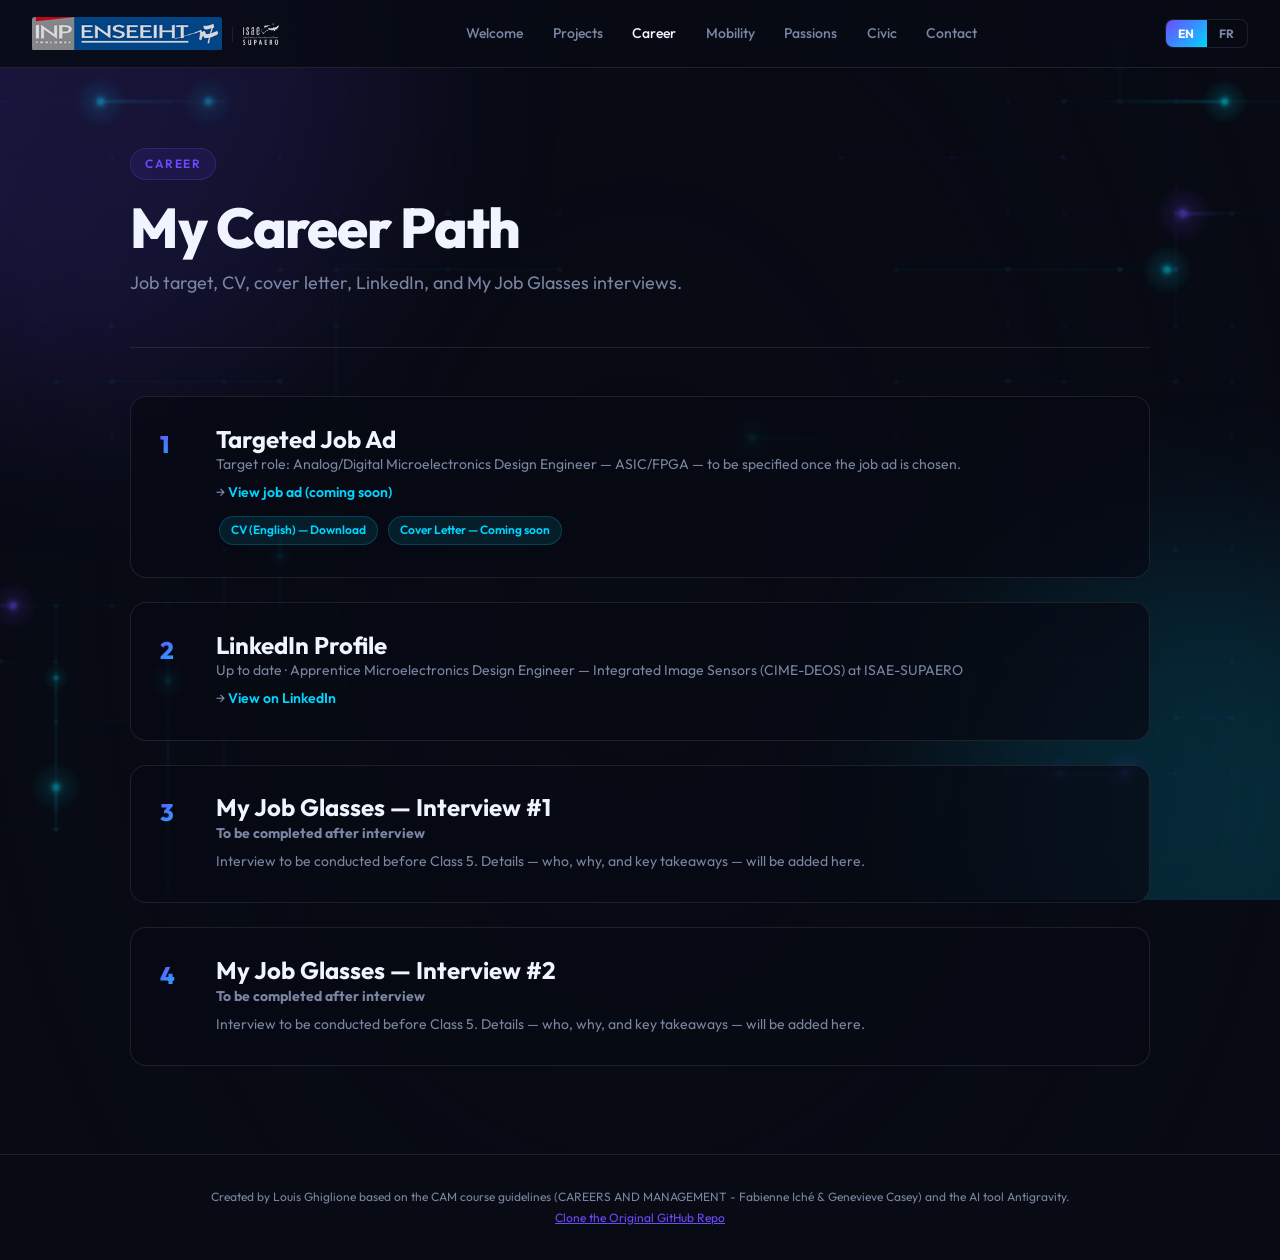
==== career.html @ 73fa31f7 "docs: add hosting tutorials and update footer credits - Added detailed deployment tutorials (GitHub " ====
<!DOCTYPE html>
<html lang="en">
<head>
  <meta charset="UTF-8" />
  <meta name="viewport" content="width=device-width, initial-scale=1.0" />
  <title>Career — Louis Ghiglione</title>
  <meta name="description" content="Career path of Louis Ghiglione: job target, CV, cover letter, LinkedIn, and My Job Glasses interviews." />
  <link rel="canonical" href="https://louis289.github.io/portfolio-louis-ghiglione/career.html" />
  <meta property="og:title" content="Career — Louis Ghiglione" />
  <meta property="og:type"  content="website" />
  <link rel="preconnect" href="https://fonts.googleapis.com" />
  <link rel="preconnect" href="https://fonts.gstatic.com" crossorigin />
  <link href="https://fonts.googleapis.com/css2?family=Outfit:wght@300;400;500;600;800&display=swap" rel="stylesheet" />
  <link rel="stylesheet" href="./css/base.css" />
  <link rel="stylesheet" href="./css/components.css" />
</head>
<body data-page="career">

  <a href="#main-content" class="skip-link">Skip to main content</a>

  <div class="bg-blobs" aria-hidden="true">
    <div class="blob blob--purple"></div>
    <div class="blob blob--cyan"></div>
  </div>
  <div id="nav-placeholder"></div>

  <main id="main-content" class="page-content">
    <div class="page-wrapper">

      <header class="page-header">
        <span class="section-tag" data-i18n="career.tag"></span>
        <h1 class="section-title" data-i18n="career.title"></h1>
        <p class="section-desc"   data-i18n="career.desc"></p>
      </header>

      <ol class="career-list">

        <li class="career-item">
          <span class="career-item__num" aria-hidden="true">1</span>
          <div class="career-item__content">
            <h2 data-i18n="career.item1_title"></h2>
            <p  data-i18n="career.item1_desc"></p>
             <p>→ <a href="#" class="ext-link" data-i18n="career.item1_link"></a></p>
            <div class="career-item__links">
              <a href="#" class="badge" target="_blank" rel="noopener" data-i18n="career.item1_cv" data-bind="href:config.cv_url"></a>
              <a href="#" class="badge" data-i18n="career.item1_cover"></a>
            </div>
          </div>
        </li>

        <li class="career-item">
          <span class="career-item__num" aria-hidden="true">2</span>
          <div class="career-item__content">
            <h2 data-i18n="career.item2_title"></h2>
            <p  data-i18n="career.item2_desc"></p>
             <p>→ <a href="https://www.linkedin.com/in/louis-ghiglione-722165294/" class="ext-link" target="_blank" rel="noopener" data-i18n="career.item2_link"></a></p>
          </div>
        </li>

        <li class="career-item">
          <span class="career-item__num" aria-hidden="true">3</span>
          <div class="career-item__content">
            <h2 data-i18n="career.item3_title"></h2>
            <p><strong data-i18n="career.item3_person"></strong></p>
            <p data-i18n="career.item3_learnt"></p>
          </div>
        </li>

        <li class="career-item">
          <span class="career-item__num" aria-hidden="true">4</span>
          <div class="career-item__content">
            <h2 data-i18n="career.item4_title"></h2>
            <p><strong data-i18n="career.item4_person"></strong></p>
            <p data-i18n="career.item4_learnt"></p>
          </div>
        </li>

      </ol>

    </div>
  </main>

  <footer class="site-footer">
    <p data-i18n-html="footer"></p>
  </footer>

  <script type="module" src="./js/main.js"></script>
</body>
</html>
---- css/base.css ----
/* =============================================================
   base.css — Design Tokens, Reset, Typography, Utilities
   ============================================================= */

/* ── 1. Design Tokens ── */
:root {
  /* Colors */
  --color-bg:      #080b14;
  --color-surface: #0f1322;
  --color-card:    rgba(8, 11, 20, 0.72);
  --color-border:  rgba(255, 255, 255, 0.09);
  --color-accent:  #6d4aff;
  --color-accent2: #00d4ff;
  --color-text:    #f0f4ff;
  --color-muted:   #7a85a3;

  /* Spacing scale */
  --space-xs:  0.25rem;
  --space-sm:  0.5rem;
  --space-md:  1rem;
  --space-lg:  1.5rem;
  --space-xl:  2rem;
  --space-2xl: 3rem;
  --space-3xl: 4rem;

  /* Border radius */
  --radius-sm:   8px;
  --radius-md:   12px;
  --radius-lg:   16px;
  --radius-full: 999px;

  /* Typography */
  --font-base: 'Outfit', sans-serif;
  --text-xs:   0.75rem;
  --text-sm:   0.875rem;
  --text-base: 1rem;
  --text-lg:   1.125rem;
  --text-xl:   1.25rem;

  /* Layout */
  --nav-h:       68px;
  --wrapper-max: 1100px;
  --wrapper-pad: 2.5rem;

  /* Transitions */
  --t-fast: 0.15s ease;
  --t:      0.22s ease;
  --t-slow: 0.4s ease;
}

/* ── 2. Reset ── */
*,
*::before,
*::after {
  margin: 0;
  padding: 0;
  box-sizing: border-box;
}

/* ── 3. Base ── */
html {
  scroll-behavior: smooth;
  font-size: 16px;
}

body {
  background-color: var(--color-bg);
  color: var(--color-text);
  font-family: var(--font-base);
  line-height: 1.7;
  -webkit-font-smoothing: antialiased;
  min-height: 100vh;
}

/* ── 4. Typography ── */
h1, h2, h3, h4 {
  line-height: 1.15;
  font-weight: 700;
}

a {
  color: inherit;
}

/* ── 5. Skip link (a11y) ── */
.skip-link {
  position: absolute;
  top: -100%;
  left: var(--space-md);
  background: var(--color-accent);
  color: #fff;
  padding: var(--space-sm) var(--space-md);
  border-radius: var(--radius-sm);
  font-weight: 600;
  z-index: 999;
  transition: top var(--t);
  text-decoration: none;
}

.skip-link:focus {
  top: var(--space-md);
}

/* ── 6. Layout ── */
.page-wrapper {
  max-width: var(--wrapper-max);
  margin: 0 auto;
  padding: 0 var(--wrapper-pad);
  position: relative;
  z-index: 1;
}

.page-content {
  min-height: calc(100vh - var(--nav-h));
  padding-top: calc(var(--nav-h) + var(--space-2xl));
  padding-bottom: var(--space-3xl);
  position: relative;
  z-index: 1;
}

/* Frosted-mat band behind the reading column */
.page-content::before {
  content: '';
  position: fixed;
  inset: 0;
  /* Gradient: fully transparent on far left/right, dark in center column */
  background: radial-gradient(
    ellipse 62% 100% at 50% 50%,
    rgba(8, 11, 20, 0.54) 0%,
    rgba(8, 11, 20, 0.26) 60%,
    transparent 100%
  );
  pointer-events: none;
  z-index: 0;
}

/* ── 7. Background blobs ── */
.bg-blobs {
  position: fixed;
  inset: 0;
  z-index: 0;
  pointer-events: none;
  overflow: hidden;
}

.blob {
  position: absolute;
  border-radius: 50%;
  filter: blur(90px);
  opacity: 0.18;
  animation: drift 10s ease-in-out infinite alternate;
}

.blob--purple {
  width: 600px;
  height: 600px;
  background: var(--color-accent);
  top: -200px;
  left: -200px;
}

.blob--cyan {
  width: 500px;
  height: 500px;
  background: var(--color-accent2);
  bottom: -150px;
  right: -150px;
  animation-delay: -5s;
}

/* ── 8. Divider ── */
.divider {
  border: none;
  border-top: 1px solid var(--color-border);
  margin: var(--space-2xl) 0;
}

/* ── 9. Utilities ── */
.ext-link {
  color: var(--color-accent2);
  text-decoration: none;
  font-weight: 600;
}

.ext-link:hover {
  text-decoration: underline;
}

.text-muted {
  color: var(--color-muted);
}

/* ── 10. Animations ── */
@keyframes drift {
  from { transform: translate(0, 0) scale(1); }
  to   { transform: translate(50px, 40px) scale(1.1); }
}

@keyframes fadeInUp {
  from { opacity: 0; transform: translateY(20px); }
  to   { opacity: 1; transform: translateY(0); }
}

.page-content {
  animation: fadeInUp 0.45s var(--t-slow) both;
}

/* ── 11. Responsive ── */
@media (max-width: 768px) {
  :root {
    --wrapper-pad: 1.25rem;
  }
}
---- css/components.css ----
/* =============================================================
   components.css — All UI Components
   Requires: base.css (design tokens)
   ============================================================= */

/* ── Navigation ── */
.site-nav {
  position: fixed;
  top: 0;
  left: 0;
  right: 0;
  height: var(--nav-h);
  z-index: 100;
  display: flex;
  align-items: center;
  justify-content: space-between;
  padding: 0 var(--space-xl);
  gap: var(--space-md);
  background: rgba(8, 11, 20, 0.85);
  backdrop-filter: blur(20px);
  -webkit-backdrop-filter: blur(20px);
  border-bottom: 1px solid var(--color-border);
}

.nav-logos {
  display: flex;
  align-items: center;
  gap: 8px;
  flex-shrink: 0;
}

.nav-logo-link {
  display: flex;
  align-items: center;
  opacity: 0.85;
  transition: opacity var(--t), transform var(--t);
}

.nav-logo-link:hover {
  opacity: 1;
  transform: translateY(-1px);
}

.nav-logo-img {
  display: block;
  object-fit: contain;
}

.nav-logos-sep {
  color: var(--color-border);
  font-size: 1.1rem;
  font-weight: 300;
  line-height: 1;
  user-select: none;
}

.nav-logo-img--n7 {
  height: 34px;
  width: auto;
  border-radius: 3px;
}

.nav-logo-img--isae {
  height: 36px;
  width: auto;
  filter: brightness(0) invert(1);
}

.nav-links {
  display: flex;
  gap: 0.15rem;
  list-style: none;
  flex-wrap: wrap;
}

.nav-link {
  display: block;
  padding: 0.38rem 0.85rem;
  color: var(--color-muted);
  text-decoration: none;
  font-size: var(--text-sm);
  font-weight: 500;
  border-radius: var(--radius-sm);
  transition: color var(--t), background var(--t);
  white-space: nowrap;
}

.nav-link:hover,
.nav-link[aria-current="page"] {
  color: var(--color-text);
  background: var(--color-card);
}

/* ── Navigation Actions ── */
.nav-actions {
  display: flex;
  align-items: center;
  gap: var(--space-sm);
  flex-shrink: 0;
}

/* ── Mobile Burger Toggle ── */
.nav-toggle {
  display: none;
  flex-direction: column;
  justify-content: center;
  align-items: center;
  gap: 5px;
  width: 38px;
  height: 38px;
  background: var(--color-card);
  border: 1px solid var(--color-border);
  border-radius: var(--radius-sm);
  cursor: pointer;
  padding: 0;
  flex-shrink: 0;
  transition: border-color var(--t), background var(--t), box-shadow var(--t);
}

.nav-toggle:hover {
  border-color: var(--color-accent);
  box-shadow: 0 0 10px rgba(109, 74, 255, 0.2);
}

.nav-toggle:focus-visible {
  outline: 2px solid var(--color-accent);
  outline-offset: 2px;
}

.nav-toggle__bar {
  display: block;
  width: 18px;
  height: 2px;
  background: var(--color-text);
  border-radius: 2px;
  transition: transform 0.25s cubic-bezier(0.4, 0, 0.2, 1), opacity 0.2s ease;
  transform-origin: center;
}

/* Morph burger bars into 'X' when open */
.nav-toggle[aria-expanded="true"] .nav-toggle__bar:nth-child(1) {
  transform: translateY(7px) rotate(45deg);
}

.nav-toggle[aria-expanded="true"] .nav-toggle__bar:nth-child(2) {
  opacity: 0;
  transform: scaleX(0);
}

.nav-toggle[aria-expanded="true"] .nav-toggle__bar:nth-child(3) {
  transform: translateY(-7px) rotate(-45deg);
}

/* ── Language Switcher ── */
.lang-switcher {
  display: flex;
  align-items: center;
  background: var(--color-card);
  border: 1px solid var(--color-border);
  border-radius: var(--radius-sm);
  overflow: hidden;
  flex-shrink: 0;
  cursor: pointer;
  user-select: none;
  transition: border-color var(--t), box-shadow var(--t), transform var(--t);
}

.lang-switcher:hover {
  border-color: var(--color-accent);
  box-shadow: 0 0 12px rgba(109, 74, 255, 0.25);
}

.lang-switcher:focus-visible {
  outline: 2px solid var(--color-accent);
  outline-offset: 2px;
}

.lang-btn {
  padding: 0.35rem 0.75rem;
  font-size: var(--text-xs);
  font-weight: 700;
  font-family: var(--font-base);
  color: var(--color-muted);
  background: transparent;
  border: none;
  cursor: pointer;
  pointer-events: none;
  transition: color var(--t), background var(--t);
  letter-spacing: 0.05em;
}

.lang-btn.is-active {
  background: linear-gradient(135deg, var(--color-accent), var(--color-accent2));
  color: #fff;
}

.lang-switcher:hover .lang-btn:not(.is-active) {
  color: var(--color-text);
}

/* ── Section Tags ── */
.section-tag {
  display: inline-block;
  font-size: var(--text-xs);
  font-weight: 600;
  letter-spacing: 0.12em;
  text-transform: uppercase;
  color: var(--color-accent);
  background: rgba(109, 74, 255, 0.1);
  border: 1px solid rgba(109, 74, 255, 0.25);
  padding: 0.3rem 0.9rem;
  border-radius: var(--radius-full);
  margin-bottom: var(--space-md);
}

/* ── Section Header ── */
.section-header {
  margin-bottom: var(--space-2xl);
}

.section-title {
  font-size: clamp(1.8rem, 4vw, 2.8rem);
  font-weight: 800;
  letter-spacing: -0.02em;
  margin-bottom: var(--space-sm);
}

.section-desc {
  color: var(--color-muted);
  max-width: 560px;
  font-size: var(--text-lg);
}

/* ── Page Header (inner pages) ── */
.page-header {
  padding-top: var(--space-xl);
  padding-bottom: var(--space-2xl);
  border-bottom: 1px solid var(--color-border);
  margin-bottom: var(--space-2xl);
}

.page-header .section-title {
  font-size: clamp(2.2rem, 5vw, 3.5rem);
}

/* ── Hero (Welcome page) ── */
.hero {
  display: flex;
  flex-direction: column;
  justify-content: center;
  min-height: calc(100vh - var(--nav-h));
  position: relative;
  z-index: 1;
  padding-bottom: var(--space-2xl);
}

.hero__tag {
  display: inline-flex;
  align-items: center;
  gap: var(--space-xs);
  font-size: var(--text-xs);
  font-weight: 600;
  letter-spacing: 0.1em;
  text-transform: uppercase;
  color: var(--color-accent2);
  background: rgba(0, 212, 255, 0.1);
  border: 1px solid rgba(0, 212, 255, 0.25);
  padding: 0.35rem var(--space-md);
  border-radius: var(--radius-full);
  margin-bottom: var(--space-lg);
  align-self: flex-start;
}

.hero__title {
  font-size: clamp(2.8rem, 7vw, 5.5rem);
  font-weight: 800;
  line-height: 1.0;
  letter-spacing: -0.04em;
  background: linear-gradient(135deg, #fff 40%, var(--color-accent2));
  -webkit-background-clip: text;
  -webkit-text-fill-color: transparent;
  background-clip: text;
  margin-bottom: var(--space-lg);
}

.hero__sub {
  font-size: var(--text-xl);
  color: var(--color-muted);
  max-width: 580px;
  margin-bottom: var(--space-xl);
}

.hero__cta {
  display: inline-flex;
  align-items: center;
  gap: var(--space-sm);
  background: linear-gradient(135deg, var(--color-accent), var(--color-accent2));
  color: #fff;
  font-weight: 600;
  font-size: var(--text-base);
  font-family: var(--font-base);
  padding: 0.8rem var(--space-xl);
  border-radius: var(--radius-md);
  border: none;
  text-decoration: none;
  transition: transform var(--t), box-shadow var(--t);
  align-self: flex-start;
}

.hero__cta:hover {
  transform: translateY(-2px);
  box-shadow: 0 12px 40px rgba(109, 74, 255, 0.4);
}

/* ── Filters ── */
.filter-group {
  display: flex;
  gap: var(--space-sm);
  margin-bottom: var(--space-xl);
  flex-wrap: wrap;
}

.filter-btn {
  background: var(--color-surface);
  color: var(--color-muted);
  border: 1px solid var(--color-border);
  border-radius: var(--radius-full);
  padding: 0.6rem 1.2rem;
  font-family: inherit;
  font-size: 0.9rem;
  cursor: pointer;
  transition: all var(--t);
}

.filter-btn:hover {
  background: rgba(255, 255, 255, 0.05);
  color: var(--color-text);
}

.filter-btn.active {
  background: var(--color-accent);
  color: #fff;
  border-color: var(--color-accent);
}

/* ── Grid Layouts ── */
.grid-2 {
  display: grid;
  grid-template-columns: repeat(auto-fit, minmax(280px, 1fr));
  gap: var(--space-lg);
}

.grid-3 {
  display: grid;
  grid-template-columns: repeat(auto-fit, minmax(220px, 1fr));
  gap: var(--space-lg);
}

/* ── Cards ── */
.card {
  position: relative;
  background: var(--color-card);
  backdrop-filter: blur(14px) saturate(120%);
  -webkit-backdrop-filter: blur(14px) saturate(120%);
  border: 1px solid var(--color-border);
  border-radius: var(--radius-lg);
  padding: 1.8rem;
  transition:
    transform var(--t),
    border-color var(--t),
    box-shadow var(--t),
    background var(--t);
  list-style: none;
}

/* Glow dispersion under cards */
.card::before {
  content: '';
  position: absolute;
  inset: -1px;
  border-radius: inherit;
  background: linear-gradient(135deg, var(--color-accent), var(--color-accent2));
  filter: blur(15px);
  opacity: 0;
  z-index: -1;
  transition: opacity var(--t), transform var(--t);
}

.card:hover {
  transform: translateY(-4px);
  border-color: rgba(109, 74, 255, 0.4);
  box-shadow: 0 16px 50px rgba(109, 74, 255, 0.15);
}

.card:hover::before {
  opacity: 0.25;
  transform: translateY(4px) scale(1.02);
}


.card__icon {
  font-size: 1.8rem;
  margin-bottom: var(--space-md);
  display: block;
}

.card__title {
  font-size: var(--text-lg);
  font-weight: 700;
  margin-bottom: var(--space-sm);
}

.card__body {
  font-size: var(--text-sm);
  color: var(--color-muted);
  line-height: 1.6;
}

.card__tags {
  margin-top: var(--space-md);
}

/* ── About Layout ── */
.about-layout {
  display: flex;
  gap: var(--space-xl);
  align-items: flex-start;
  flex-wrap: wrap;
}

.about-avatar {
  width: 300px;
  height: 300px;
  border-radius: 50%;
  object-fit: cover;
  object-position: center top;
  border: 3px solid var(--color-border);
  flex-shrink: 0;
  box-shadow: 0 0 0 6px rgba(109, 74, 255, 0.12);
}

.about-text {
  flex: 1;
  min-width: 280px;
}

.about-name {
  font-size: 1.6rem;
  font-weight: 700;
  color: var(--color-accent2);
  margin-bottom: var(--space-md);
  background: linear-gradient(135deg, var(--color-accent), var(--color-accent2));
  -webkit-background-clip: text;
  -webkit-text-fill-color: transparent;
  background-clip: text;
}

.about-text p {
  color: var(--color-muted);
}

.about-text p+p {
  margin-top: var(--space-md);
}

/* ── UVP Card ── */
.uvp-card {
  max-width: 700px;
}

/* ── Career Items ── */
.career-list {
  list-style: none;
}

.career-item {
  background: var(--color-card);
  border: 1px solid var(--color-border);
  border-radius: var(--radius-lg);
  padding: 1.8rem;
  margin-bottom: var(--space-lg);
  display: flex;
  gap: var(--space-lg);
  align-items: flex-start;
  transition: border-color var(--t);
}

.career-item:hover {
  border-color: rgba(109, 74, 255, 0.4);
}

.career-item__num {
  font-size: 1.5rem;
  font-weight: 800;
  background: linear-gradient(135deg, var(--color-accent), var(--color-accent2));
  -webkit-background-clip: text;
  -webkit-text-fill-color: transparent;
  background-clip: text;
  min-width: 2rem;
  line-height: 1.5;
}

.career-item__content h3 {
  font-weight: 700;
  margin-bottom: var(--space-xs);
}

.career-item__content p {
  color: var(--color-muted);
  font-size: var(--text-sm);
}

.career-item__content p+p {
  margin-top: var(--space-xs);
}

.career-item__links {
  margin-top: var(--space-sm);
}

/* ── Badges ── */
.badge {
  display: inline-block;
  font-size: var(--text-xs);
  font-weight: 600;
  padding: 0.2rem 0.7rem;
  border-radius: var(--radius-full);
  background: rgba(0, 212, 255, 0.1);
  border: 1px solid rgba(0, 212, 255, 0.2);
  color: var(--color-accent2);
  margin: 0.2rem;
  text-decoration: none;
  transition: background var(--t);
}

a.badge:hover {
  background: rgba(0, 212, 255, 0.22);
}

/* ── Placeholder Media ── */
.placeholder-media {
  background: var(--color-card);
  border: 1px solid var(--color-border);
  border-radius: var(--radius-lg);
  height: 200px;
  display: flex;
  align-items: center;
  justify-content: center;
  color: var(--color-muted);
  font-size: var(--text-sm);
  gap: var(--space-sm);
  margin-bottom: var(--space-lg);
}

/* ── Site Footer ── */
.site-footer {
  text-align: center;
  padding: var(--space-xl);
  color: var(--color-muted);
  font-size: var(--text-xs);
  border-top: 1px solid var(--color-border);
}

/* ── Mobility Map ── */
#mobility-map {
  width: 100%;
  height: 400px;
  border-radius: var(--radius-lg);
  border: 1px solid var(--color-border);
  margin-bottom: var(--space-xl);
  background: var(--color-surface);
}

.map-marker {
  width: 14px;
  height: 14px;
  border-radius: 50%;
  background: linear-gradient(135deg, var(--color-accent), var(--color-accent2));
  border: 2px solid rgba(255, 255, 255, 0.8);
  box-shadow: 0 0 12px rgba(109, 74, 255, 0.8);
}

/* Leaflet popup — dark theme overrides */
.map-popup .leaflet-popup-content-wrapper {
  background: var(--color-surface);
  border: 1px solid var(--color-border);
  border-radius: var(--radius-md);
  color: var(--color-text);
  box-shadow: 0 8px 32px rgba(0, 0, 0, 0.5);
}

.map-popup .leaflet-popup-tip {
  background: var(--color-surface);
}

.map-popup .leaflet-popup-close-button {
  color: var(--color-muted);
}

.map-popup__title {
  display: block;
  font-family: var(--font-base);
  font-size: var(--text-base);
  font-weight: 700;
  margin-bottom: var(--space-xs);
}

.map-popup__country {
  display: block;
  font-family: var(--font-base);
  font-size: var(--text-xs);
  font-weight: 600;
  color: var(--color-accent2);
  margin-bottom: var(--space-xs);
}

.map-popup__desc {
  font-family: var(--font-base);
  font-size: var(--text-xs);
  color: var(--color-muted);
  line-height: 1.5;
}

.leaflet-control-attribution {
  background: rgba(8, 11, 20, 0.8) !important;
  color: var(--color-muted) !important;
}

.leaflet-control-attribution a {
  color: var(--color-accent2) !important;
}

/* ── Responsive ── */
@media (max-width: 768px) {
  .site-nav {
    padding: 0 var(--space-md);
    gap: var(--space-sm);
  }

  .nav-toggle {
    display: flex;
  }

  .nav-links {
    position: fixed;
    top: var(--nav-h);
    left: 0;
    right: 0;
    background: rgba(10, 14, 26, 0.98);
    backdrop-filter: blur(24px);
    -webkit-backdrop-filter: blur(24px);
    border-bottom: 1px solid var(--color-border);
    box-shadow: 0 16px 36px rgba(0, 0, 0, 0.6);
    flex-direction: column;
    padding: var(--space-md) var(--space-md) var(--space-lg);
    gap: 0.35rem;
    max-height: calc(100vh - var(--nav-h));
    overflow-y: auto;
    opacity: 0;
    visibility: hidden;
    transform: translateY(-8px);
    transition: opacity 0.25s ease, transform 0.25s ease, visibility 0.25s ease;
    z-index: 99;
  }

  .nav-links.is-open {
    opacity: 1;
    visibility: visible;
    transform: translateY(0);
  }

  .nav-link {
    padding: 0.75rem 1rem;
    font-size: var(--text-base);
    border-radius: var(--radius-sm);
    width: 100%;
  }

  .career-item {
    flex-direction: column;
    gap: var(--space-sm);
  }

  .about-layout {
    flex-direction: column;
  }

  #mobility-map {
    height: 260px;
  }
}

/* ── Card clickable hint ── */
[data-modal] {
  cursor: pointer;
}

[data-modal]:focus-visible {
  outline: 2px solid var(--color-accent);
  outline-offset: 3px;
}

/* ── Modal Overlay ── */
.modal-overlay {
  position: fixed;
  inset: 0;
  z-index: 500;
  display: flex;
  align-items: center;
  justify-content: center;
  padding: var(--space-md);
}

.modal-overlay[hidden] {
  display: none;
}

.modal-backdrop {
  position: absolute;
  inset: 0;
  background: rgba(5, 7, 15, 0.85);
  backdrop-filter: blur(12px);
  -webkit-backdrop-filter: blur(12px);
}

.modal-panel {
  position: relative;
  background: var(--color-surface);
  border: 1px solid var(--color-border);
  border-radius: var(--radius-lg);
  width: 100%;
  max-width: 720px;
  max-height: 90vh;
  overflow-y: auto;
  box-shadow: 0 32px 80px rgba(0, 0, 0, 0.7);
  animation: modal-in 0.25s cubic-bezier(0.34, 1.56, 0.64, 1) both;
}

@keyframes modal-in {
  from {
    opacity: 0;
    transform: scale(0.94) translateY(12px);
  }

  to {
    opacity: 1;
    transform: scale(1) translateY(0);
  }
}

.modal-close {
  position: absolute;
  top: var(--space-md);
  right: var(--space-md);
  z-index: 10;
  width: 36px;
  height: 36px;
  border-radius: 50%;
  background: var(--color-card);
  border: 1px solid var(--color-border);
  color: var(--color-text);
  font-size: 1rem;
  cursor: pointer;
  display: flex;
  align-items: center;
  justify-content: center;
  transition: background var(--t), border-color var(--t);
}

.modal-close:hover {
  background: rgba(109, 74, 255, 0.15);
  border-color: var(--color-accent);
}

.modal-hero {
  position: relative;
  border-radius: var(--radius-lg) var(--radius-lg) 0 0;
  overflow: hidden;
  min-height: 180px;
  background: var(--color-card);
}

.modal-img {
  width: 100%;
  height: 260px;
  object-fit: cover;
  display: block;
  border-radius: var(--radius-lg) var(--radius-lg) 0 0;
}

.modal-hero-text {
  position: absolute;
  bottom: 0;
  left: 0;
  right: 0;
  padding: var(--space-xl);
  background: linear-gradient(to top, rgba(5, 7, 15, 0.92) 0%, transparent 100%);
}

.modal-title {
  font-size: clamp(1.4rem, 4vw, 2rem);
  font-weight: 800;
  letter-spacing: -0.02em;
  color: #fff;
  margin-top: var(--space-xs);
}

.modal-body {
  padding: var(--space-xl);
}

.modal-content {
  color: var(--color-muted);
  font-size: var(--text-base);
  line-height: 1.75;
}

.modal-content p+p {
  margin-top: var(--space-md);
}

.modal-content strong {
  color: var(--color-text);
  font-weight: 600;
}

.modal-content ul {
  margin-top: var(--space-sm);
  padding-left: 1.4em;
  list-style: disc;
}

.modal-content ul li {
  margin-bottom: 0.35em;
}

.modal-badge-row {
  margin-top: var(--space-lg);
  display: flex;
  flex-wrap: wrap;
  gap: 0.35rem;
}

.modal-links {
  margin-top: var(--space-lg);
  display: flex;
  gap: var(--space-sm);
  flex-wrap: wrap;
}

.modal-link-btn {
  display: inline-flex;
  align-items: center;
  gap: var(--space-xs);
  padding: 0.55rem 1.2rem;
  border-radius: var(--radius-md);
  background: linear-gradient(135deg, var(--color-accent), var(--color-accent2));
  color: #fff;
  font-weight: 600;
  font-size: var(--text-sm);
  text-decoration: none;
  transition: transform var(--t), box-shadow var(--t);
}

.modal-link-btn:hover {
  transform: translateY(-2px);
  box-shadow: 0 8px 24px rgba(109, 74, 255, 0.4);
}

@media (max-width: 768px) {
  .modal-panel {
    max-height: 95vh;
    border-radius: var(--radius-md);
  }

  .modal-img {
    height: 180px;
  }

  .modal-hero-text {
    padding: var(--space-lg);
  }

  .modal-body {
    padding: var(--space-lg);
  }
}
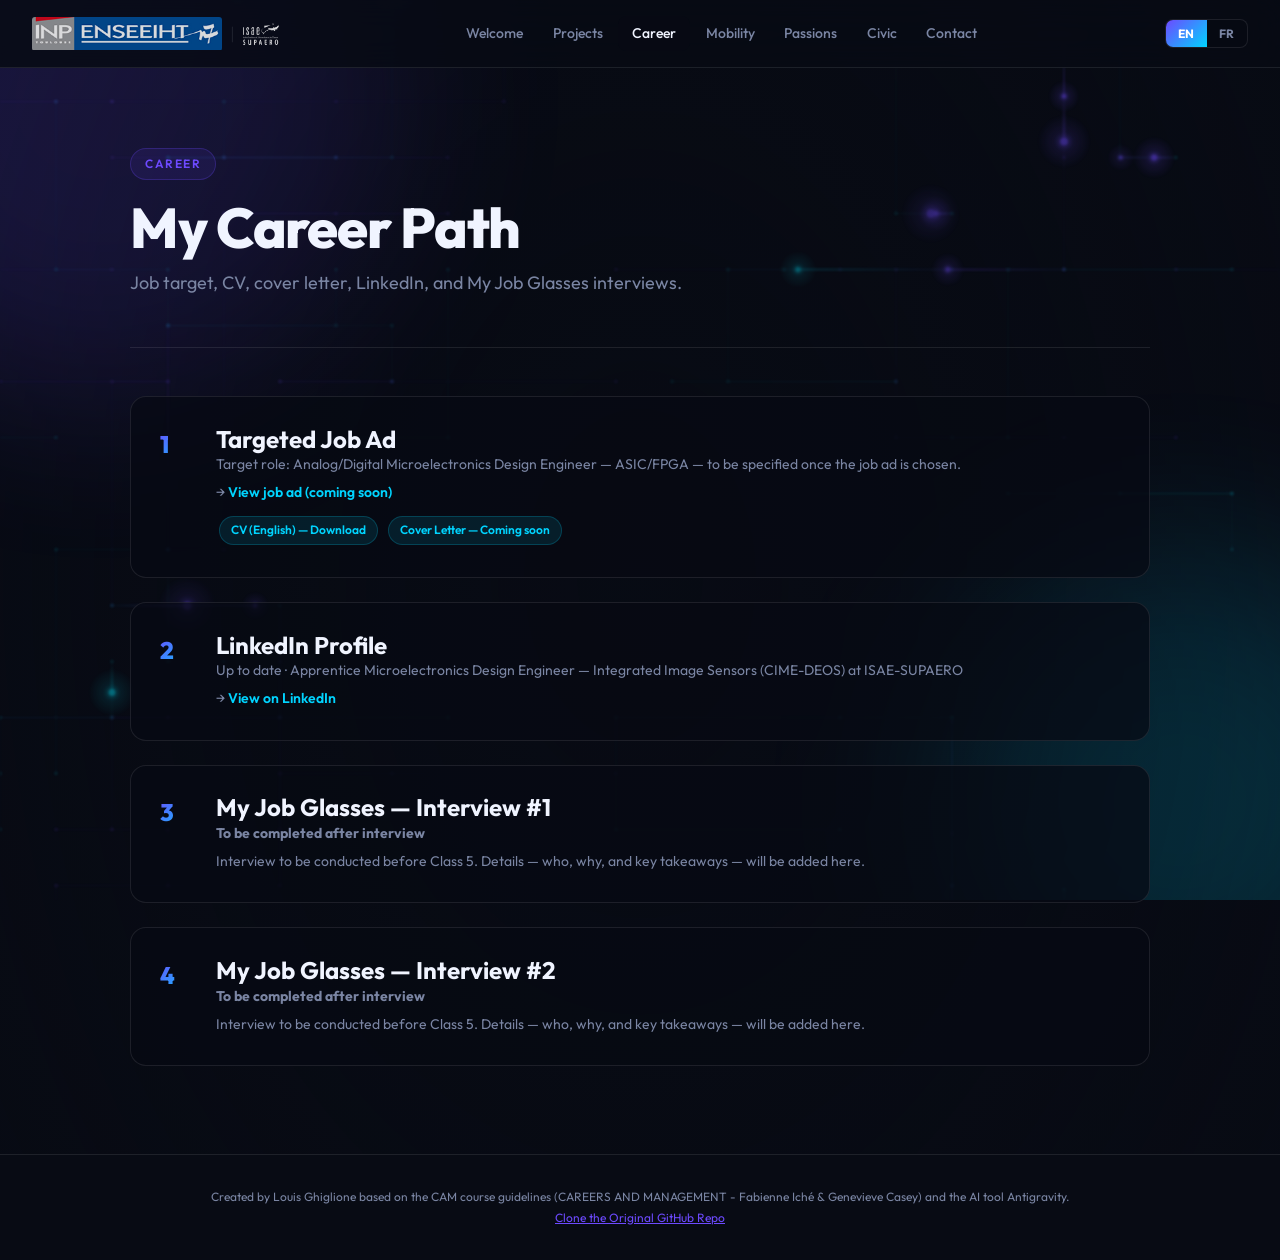
==== commit 95a339ce: "refactor: centralize background blobs in javascript - Removed hardcoded <div class="bg-blobs"> from " ====
--- a/career.html
+++ b/career.html
@@ -18,10 +18,6 @@
 
   <a href="#main-content" class="skip-link">Skip to main content</a>
 
-  <div class="bg-blobs" aria-hidden="true">
-    <div class="blob blob--purple"></div>
-    <div class="blob blob--cyan"></div>
-  </div>
   <div id="nav-placeholder"></div>
 
   <main id="main-content" class="page-content">
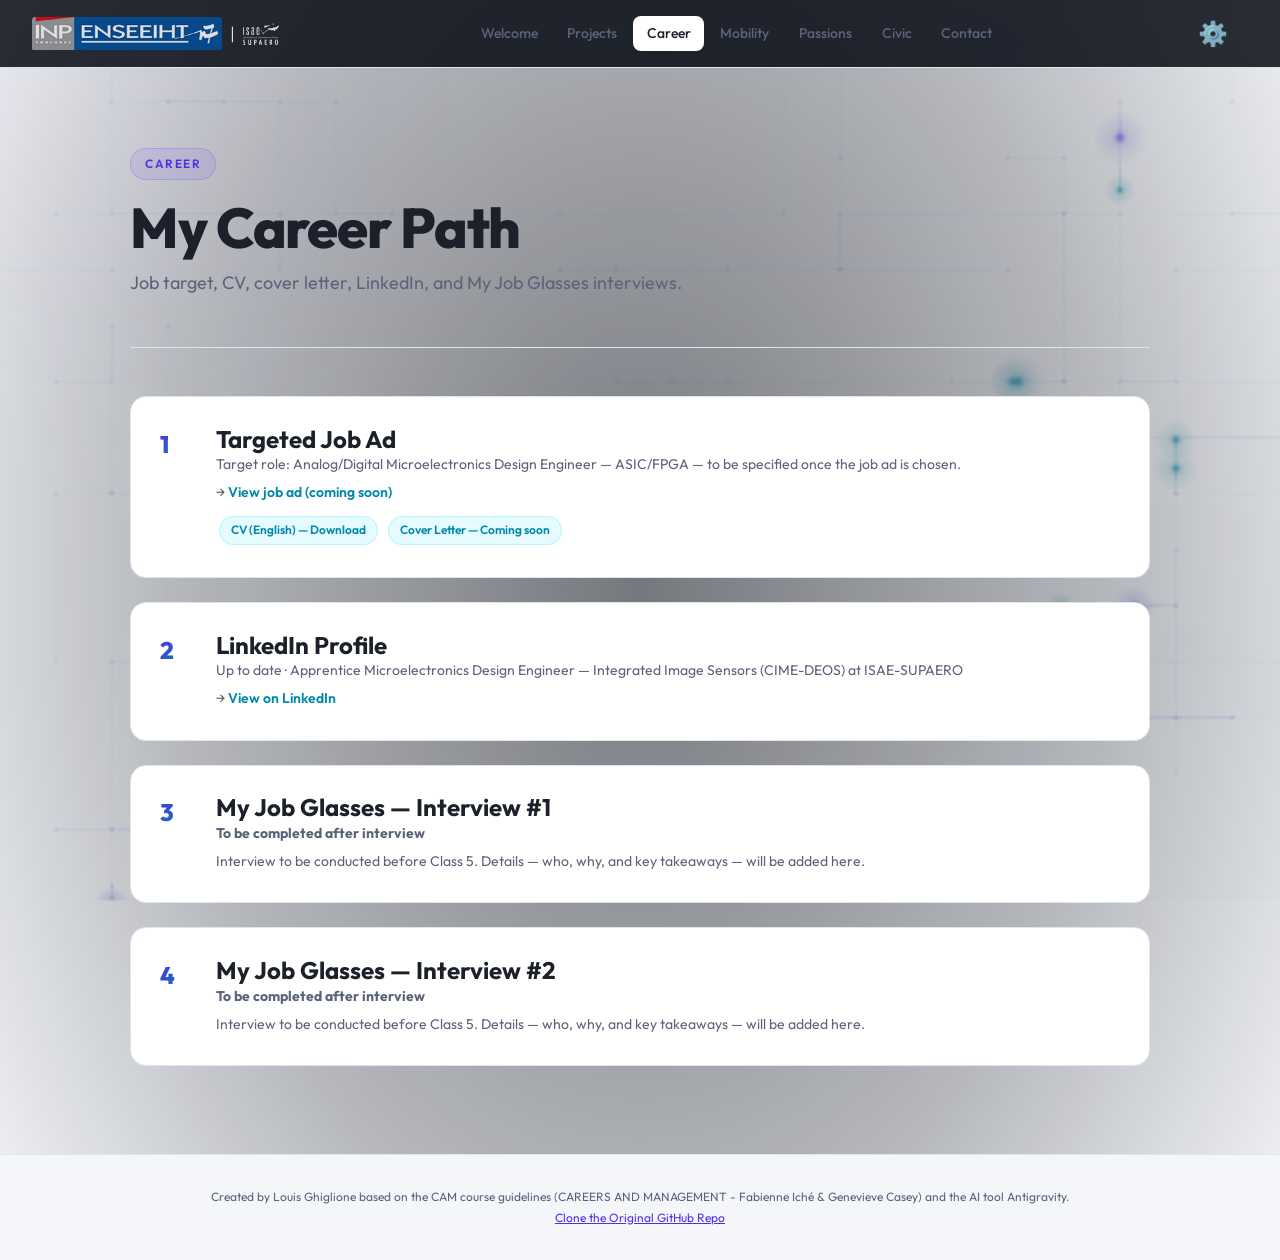
==== commit 2a3ff9ff: "refactor: extract framework css into template.css - Extracted navigation, footer, modals, settings, " ====
--- a/career.html
+++ b/career.html
@@ -12,6 +12,7 @@
   <link rel="preconnect" href="https://fonts.gstatic.com" crossorigin />
   <link href="https://fonts.googleapis.com/css2?family=Outfit:wght@300;400;500;600;800&display=swap" rel="stylesheet" />
   <link rel="stylesheet" href="./css/base.css" />
+  <link rel="stylesheet" href="./css/template.css" />
   <link rel="stylesheet" href="./css/components.css" />
 </head>
 <body data-page="career">
--- a/css/base.css
+++ b/css/base.css
@@ -135,79 +135,10 @@
 }
 
 /* ── 7. Background blobs ── */
-.bg-blobs {
-  position: fixed;
-  inset: 0;
-  z-index: 0;
-  pointer-events: none;
-  overflow: hidden;
-}
-
-.blob {
-  position: absolute;
-  border-radius: 50%;
-  filter: blur(90px);
-  opacity: 0.18;
-  animation: drift 10s ease-in-out infinite alternate;
-}
-
-.blob--purple {
-  width: 600px;
-  height: 600px;
-  background: var(--color-accent);
-  top: -200px;
-  left: -200px;
-}
-
-.blob--cyan {
-  width: 500px;
-  height: 500px;
-  background: var(--color-accent2);
-  bottom: -150px;
-  right: -150px;
-  animation-delay: -5s;
-}
-
-/* ── 8. Divider ── */
-.divider {
-  border: none;
-  border-top: 1px solid var(--color-border);
-  margin: var(--space-2xl) 0;
-}
-
-/* ── 9. Utilities ── */
-.ext-link {
-  color: var(--color-accent2);
-  text-decoration: none;
-  font-weight: 600;
-}
-
-.ext-link:hover {
-  text-decoration: underline;
-}
-
-.text-muted {
-  color: var(--color-muted);
-}
-
-/* ── 10. Animations ── */
-@keyframes drift {
-  from { transform: translate(0, 0) scale(1); }
-  to   { transform: translate(50px, 40px) scale(1.1); }
-}
-
-@keyframes fadeInUp {
-  from { opacity: 0; transform: translateY(20px); }
-  to   { opacity: 1; transform: translateY(0); }
-}
-
-.page-content {
-  animation: fadeInUp 0.45s var(--t-slow) both;
-}
-
 /* ── 11. Responsive ── */
 @media (max-width: 768px) {
   :root {
     --wrapper-pad: 1.25rem;
   }
 }
+
--- a/css/template.css
+++ b/css/template.css
@@ -0,0 +1,446 @@
+/* =============================================================
+   template.css — Global Framework Components
+   Includes: Nav, Footer, Modals, Settings, Themes, Backgrounds
+   ============================================================= */
+
+/* ── Themes & A11y ── */
+/* ── 12. Themes ── */
+[data-theme="light"] {
+  --color-bg:      #f4f6f9;
+  --color-surface: #ffffff;
+  --color-card:    #ffffff;
+  --color-border:  #e0e4ec;
+  --color-accent:  #5030e5; /* Deeper purple for WCAG contrast */
+  --color-accent2: #0088aa; /* Darker cyan for text legibility */
+  --color-text:    #1c202a;
+  --color-muted:   #5b637a;
+  
+  --bg-blobs-opacity: 0.15; /* Subtler blobs in light mode */
+}
+
+/* ── 13. Accessibility Mode (WCAG) ── */
+[data-a11y="true"] {
+  /* High contrast dark mode */
+  --color-text: #ffffff !important;
+  --color-muted: #e0e0e0 !important;
+  --color-bg: #000000 !important;
+  --color-surface: #000000 !important;
+  --color-card: #000000 !important;
+  --color-border: #ffffff !important;
+  --color-accent: #ffff00 !important; /* Yellow for high contrast */
+  --bg-blobs-opacity: 0 !important; /* Disable blobs completely */
+}
+
+[data-theme="light"][data-a11y="true"] {
+  /* High contrast light mode */
+  --color-bg: #ffffff !important;
+  --color-surface: #ffffff !important;
+  --color-card: #ffffff !important;
+  --color-text: #000000 !important;
+  --color-muted: #111111 !important;
+  --color-border: #000000 !important;
+  --color-accent: #0000ee !important; /* Standard pure blue link color */
+}
+
+[data-a11y="true"] * {
+  animation: none !important;
+  transition: none !important;
+  backdrop-filter: none !important;
+  -webkit-backdrop-filter: none !important;
+  box-shadow: none !important;
+}
+
+[data-a11y="true"] :focus-visible {
+  outline: 4px solid var(--color-accent) !important;
+  outline-offset: 4px !important;
+}
+
+/* Increase base text size slightly for a11y */
+[data-a11y="true"] body {
+  font-size: 1.125rem;
+}
+
+
+/* ── Background Blobs ── */
+.bg-blobs {
+  position: fixed;
+  inset: 0;
+  z-index: 0;
+  pointer-events: none;
+  overflow: hidden;
+}
+
+.blob {
+  position: absolute;
+  border-radius: 50%;
+  filter: blur(90px);
+  opacity: calc(0.08 * var(--bg-blobs-opacity));
+  animation: drift 10s ease-in-out infinite alternate;
+}
+
+.blob--purple {
+  width: 600px;
+  height: 600px;
+  background: var(--color-accent);
+  top: -200px;
+  left: -200px;
+}
+
+.blob--cyan {
+  width: 500px;
+  height: 500px;
+  background: var(--color-accent2);
+  bottom: -150px;
+  right: -150px;
+  animation-delay: -5s;
+}
+
+/* ── 8. Divider ── */
+.divider {
+  border: none;
+  border-top: 1px solid var(--color-border);
+  margin: var(--space-2xl) 0;
+}
+
+/* ── 9. Utilities ── */
+.ext-link {
+  color: var(--color-accent2);
+  text-decoration: none;
+  font-weight: 600;
+}
+
+.ext-link:hover {
+  text-decoration: underline;
+}
+
+.text-muted {
+  color: var(--color-muted);
+}
+
+
+
+/* ── Animations ── */
+/* ── 10. Animations ── */
+@keyframes drift {
+  from { transform: translate(0, 0) scale(1); }
+  to   { transform: translate(50px, 40px) scale(1.1); }
+}
+
+@keyframes fadeInUp {
+  from { opacity: 0; transform: translateY(20px); }
+  to   { opacity: 1; transform: translateY(0); }
+}
+
+.page-content {
+  animation: fadeInUp 0.45s var(--t-slow) both;
+}
+
+
+
+/* ── Navigation ── */
+/* ── Navigation ── */
+.site-nav {
+  position: fixed;
+  top: 0;
+  left: 0;
+  right: 0;
+  height: var(--nav-h);
+  z-index: 100;
+  display: flex;
+  align-items: center;
+  justify-content: space-between;
+  padding: 0 var(--space-xl);
+  gap: var(--space-md);
+  background: rgba(8, 11, 20, 0.85);
+  backdrop-filter: blur(20px);
+  -webkit-backdrop-filter: blur(20px);
+  border-bottom: 1px solid var(--color-border);
+}
+
+.nav-logos {
+  display: flex;
+  align-items: center;
+  gap: 8px;
+  flex-shrink: 0;
+}
+
+.nav-logo-link {
+  display: flex;
+  align-items: center;
+  opacity: 0.85;
+  transition: opacity var(--t), transform var(--t);
+}
+
+.nav-logo-link:hover {
+  opacity: 1;
+  transform: translateY(-1px);
+}
+
+.nav-logo-img {
+  display: block;
+  object-fit: contain;
+}
+
+.nav-logos-sep {
+  color: var(--color-border);
+  font-size: 1.1rem;
+  font-weight: 300;
+  line-height: 1;
+  user-select: none;
+}
+
+.nav-logo-img--n7 {
+  height: 34px;
+  width: auto;
+  border-radius: 3px;
+}
+
+.nav-logo-img--isae {
+  height: 36px;
+  width: auto;
+  filter: brightness(0) invert(1);
+}
+
+.nav-links {
+  display: flex;
+  gap: 0.15rem;
+  list-style: none;
+  flex-wrap: wrap;
+}
+
+.nav-link {
+  display: block;
+  padding: 0.38rem 0.85rem;
+  color: var(--color-muted);
+  text-decoration: none;
+  font-size: var(--text-sm);
+  font-weight: 500;
+  border-radius: var(--radius-sm);
+  transition: color var(--t), background var(--t);
+  white-space: nowrap;
+}
+
+.nav-link:hover,
+.nav-link[aria-current="page"] {
+  color: var(--color-text);
+  background: var(--color-card);
+}
+
+/* ── Navigation Actions ── */
+.nav-actions {
+  display: flex;
+  align-items: center;
+  gap: var(--space-sm);
+  flex-shrink: 0;
+}
+
+/* ── Mobile Burger Toggle ── */
+.nav-toggle {
+  display: none;
+  flex-direction: column;
+  justify-content: center;
+  align-items: center;
+  gap: 5px;
+  width: 38px;
+  height: 38px;
+  background: var(--color-card);
+  border: 1px solid var(--color-border);
+  border-radius: var(--radius-sm);
+  cursor: pointer;
+  padding: 0;
+  flex-shrink: 0;
+  transition: border-color var(--t), background var(--t), box-shadow var(--t);
+}
+
+.nav-toggle:hover {
+  border-color: var(--color-accent);
+  box-shadow: 0 0 10px rgba(109, 74, 255, 0.2);
+}
+
+.nav-toggle:focus-visible {
+  outline: 2px solid var(--color-accent);
+  outline-offset: 2px;
+}
+
+.nav-toggle__bar {
+  display: block;
+  width: 18px;
+  height: 2px;
+  background: var(--color-text);
+  border-radius: 2px;
+  transition: transform 0.25s cubic-bezier(0.4, 0, 0.2, 1), opacity 0.2s ease;
+  transform-origin: center;
+}
+
+/* Morph burger bars into 'X' when open */
+.nav-toggle[aria-expanded="true"] .nav-toggle__bar:nth-child(1) {
+  transform: translateY(7px) rotate(45deg);
+}
+
+.nav-toggle[aria-expanded="true"] .nav-toggle__bar:nth-child(2) {
+  opacity: 0;
+  transform: scaleX(0);
+}
+
+.nav-toggle[aria-expanded="true"] .nav-toggle__bar:nth-child(3) {
+  transform: translateY(-7px) rotate(-45deg);
+}
+
+/* ── Language Switcher ── */
+.lang-switcher {
+  display: flex;
+  align-items: center;
+  background: var(--color-card);
+  border: 1px solid var(--color-border);
+  border-radius: var(--radius-sm);
+  overflow: hidden;
+  flex-shrink: 0;
+  cursor: pointer;
+  user-select: none;
+  transition: border-color var(--t), box-shadow var(--t), transform var(--t);
+}
+
+.lang-switcher:hover {
+  border-color: var(--color-accent);
+  box-shadow: 0 0 12px rgba(109, 74, 255, 0.25);
+}
+
+.lang-switcher:focus-visible {
+  outline: 2px solid var(--color-accent);
+  outline-offset: 2px;
+}
+
+.lang-btn {
+  padding: 0.35rem 0.75rem;
+  font-size: var(--text-xs);
+  font-weight: 700;
+  font-family: var(--font-base);
+  color: var(--color-muted);
+  background: transparent;
+  border: none;
+  cursor: pointer;
+  pointer-events: none;
+  transition: color var(--t), background var(--t);
+  letter-spacing: 0.05em;
+}
+
+.lang-btn.is-active {
+  background: linear-gradient(135deg, var(--color-accent), var(--color-accent2));
+  color: #fff;
+}
+
+.lang-switcher:hover .lang-btn:not(.is-active) {
+  color: var(--color-text);
+}
+
+
+
+/* ── Footer ── */
+
+
+/* ── Modals ── */
+
+
+/* ── Settings Modal ── */
+/* ── 14. Settings Modal ── */
+.settings-toggle {
+  background: transparent;
+  border: none;
+  font-size: 1.5rem;
+  cursor: pointer;
+  padding: 0.25rem;
+  border-radius: 50%;
+  transition: transform 0.2s;
+  color: var(--color-text);
+  margin-right: 1rem;
+}
+.settings-toggle:hover { transform: scale(1.1); }
+.settings-toggle:active { transform: scale(0.9); }
+
+.settings-backdrop {
+  position: fixed;
+  inset: 0;
+  background: rgba(0, 0, 0, 0.5);
+  backdrop-filter: blur(4px);
+  z-index: 1000;
+  display: flex;
+  align-items: center;
+  justify-content: center;
+  opacity: 0;
+  visibility: hidden;
+  transition: opacity 0.3s, visibility 0.3s;
+}
+.settings-backdrop.active {
+  opacity: 1;
+  visibility: visible;
+}
+
+.settings-content {
+  background: var(--color-surface);
+  border: 1px solid var(--color-border);
+  border-radius: var(--radius-md);
+  padding: 2rem;
+  width: 90%;
+  max-width: 400px;
+  position: relative;
+  transform: translateY(20px);
+  transition: transform 0.3s;
+  box-shadow: 0 10px 30px rgba(0,0,0,0.5);
+}
+.settings-backdrop.active .settings-content {
+  transform: translateY(0);
+}
+
+.settings-close {
+  position: absolute;
+  top: 1rem;
+  right: 1.5rem;
+  background: none;
+  border: none;
+  color: var(--color-text);
+  font-size: 1.5rem;
+  cursor: pointer;
+}
+
+.settings-content h2 {
+  margin-bottom: 1.5rem;
+  font-size: 1.5rem;
+  color: var(--color-text-title);
+  border-bottom: 1px solid var(--color-border);
+  padding-bottom: 0.5rem;
+}
+
+.settings-group {
+  margin-bottom: 1.5rem;
+}
+.settings-group h3 {
+  font-size: 1rem;
+  margin-bottom: 0.75rem;
+  color: var(--color-muted);
+}
+
+.settings-options {
+  display: flex;
+  gap: 0.5rem;
+}
+.settings-btn {
+  flex: 1;
+  background: rgba(255, 255, 255, 0.05);
+  border: 1px solid var(--color-border);
+  color: var(--color-text);
+  padding: 0.5rem;
+  border-radius: var(--radius-sm);
+  cursor: pointer;
+  transition: all 0.2s;
+}
+.settings-btn.active {
+  background: var(--color-accent);
+  border-color: var(--color-accent);
+  color: #fff;
+}
+.settings-link {
+  display: inline-block;
+  color: var(--color-accent);
+  text-decoration: underline;
+}
+
--- a/css/components.css
+++ b/css/components.css
@@ -2,201 +2,6 @@
    components.css — All UI Components
    Requires: base.css (design tokens)
    ============================================================= */
-
-/* ── Navigation ── */
-.site-nav {
-  position: fixed;
-  top: 0;
-  left: 0;
-  right: 0;
-  height: var(--nav-h);
-  z-index: 100;
-  display: flex;
-  align-items: center;
-  justify-content: space-between;
-  padding: 0 var(--space-xl);
-  gap: var(--space-md);
-  background: rgba(8, 11, 20, 0.85);
-  backdrop-filter: blur(20px);
-  -webkit-backdrop-filter: blur(20px);
-  border-bottom: 1px solid var(--color-border);
-}
-
-.nav-logos {
-  display: flex;
-  align-items: center;
-  gap: 8px;
-  flex-shrink: 0;
-}
-
-.nav-logo-link {
-  display: flex;
-  align-items: center;
-  opacity: 0.85;
-  transition: opacity var(--t), transform var(--t);
-}
-
-.nav-logo-link:hover {
-  opacity: 1;
-  transform: translateY(-1px);
-}
-
-.nav-logo-img {
-  display: block;
-  object-fit: contain;
-}
-
-.nav-logos-sep {
-  color: var(--color-border);
-  font-size: 1.1rem;
-  font-weight: 300;
-  line-height: 1;
-  user-select: none;
-}
-
-.nav-logo-img--n7 {
-  height: 34px;
-  width: auto;
-  border-radius: 3px;
-}
-
-.nav-logo-img--isae {
-  height: 36px;
-  width: auto;
-  filter: brightness(0) invert(1);
-}
-
-.nav-links {
-  display: flex;
-  gap: 0.15rem;
-  list-style: none;
-  flex-wrap: wrap;
-}
-
-.nav-link {
-  display: block;
-  padding: 0.38rem 0.85rem;
-  color: var(--color-muted);
-  text-decoration: none;
-  font-size: var(--text-sm);
-  font-weight: 500;
-  border-radius: var(--radius-sm);
-  transition: color var(--t), background var(--t);
-  white-space: nowrap;
-}
-
-.nav-link:hover,
-.nav-link[aria-current="page"] {
-  color: var(--color-text);
-  background: var(--color-card);
-}
-
-/* ── Navigation Actions ── */
-.nav-actions {
-  display: flex;
-  align-items: center;
-  gap: var(--space-sm);
-  flex-shrink: 0;
-}
-
-/* ── Mobile Burger Toggle ── */
-.nav-toggle {
-  display: none;
-  flex-direction: column;
-  justify-content: center;
-  align-items: center;
-  gap: 5px;
-  width: 38px;
-  height: 38px;
-  background: var(--color-card);
-  border: 1px solid var(--color-border);
-  border-radius: var(--radius-sm);
-  cursor: pointer;
-  padding: 0;
-  flex-shrink: 0;
-  transition: border-color var(--t), background var(--t), box-shadow var(--t);
-}
-
-.nav-toggle:hover {
-  border-color: var(--color-accent);
-  box-shadow: 0 0 10px rgba(109, 74, 255, 0.2);
-}
-
-.nav-toggle:focus-visible {
-  outline: 2px solid var(--color-accent);
-  outline-offset: 2px;
-}
-
-.nav-toggle__bar {
-  display: block;
-  width: 18px;
-  height: 2px;
-  background: var(--color-text);
-  border-radius: 2px;
-  transition: transform 0.25s cubic-bezier(0.4, 0, 0.2, 1), opacity 0.2s ease;
-  transform-origin: center;
-}
-
-/* Morph burger bars into 'X' when open */
-.nav-toggle[aria-expanded="true"] .nav-toggle__bar:nth-child(1) {
-  transform: translateY(7px) rotate(45deg);
-}
-
-.nav-toggle[aria-expanded="true"] .nav-toggle__bar:nth-child(2) {
-  opacity: 0;
-  transform: scaleX(0);
-}
-
-.nav-toggle[aria-expanded="true"] .nav-toggle__bar:nth-child(3) {
-  transform: translateY(-7px) rotate(-45deg);
-}
-
-/* ── Language Switcher ── */
-.lang-switcher {
-  display: flex;
-  align-items: center;
-  background: var(--color-card);
-  border: 1px solid var(--color-border);
-  border-radius: var(--radius-sm);
-  overflow: hidden;
-  flex-shrink: 0;
-  cursor: pointer;
-  user-select: none;
-  transition: border-color var(--t), box-shadow var(--t), transform var(--t);
-}
-
-.lang-switcher:hover {
-  border-color: var(--color-accent);
-  box-shadow: 0 0 12px rgba(109, 74, 255, 0.25);
-}
-
-.lang-switcher:focus-visible {
-  outline: 2px solid var(--color-accent);
-  outline-offset: 2px;
-}
-
-.lang-btn {
-  padding: 0.35rem 0.75rem;
-  font-size: var(--text-xs);
-  font-weight: 700;
-  font-family: var(--font-base);
-  color: var(--color-muted);
-  background: transparent;
-  border: none;
-  cursor: pointer;
-  pointer-events: none;
-  transition: color var(--t), background var(--t);
-  letter-spacing: 0.05em;
-}
-
-.lang-btn.is-active {
-  background: linear-gradient(135deg, var(--color-accent), var(--color-accent2));
-  color: #fff;
-}
-
-.lang-switcher:hover .lang-btn:not(.is-active) {
-  color: var(--color-text);
-}
 
 /* ── Section Tags ── */
 .section-tag {
@@ -884,4 +689,140 @@
   .modal-body {
     padding: var(--space-lg);
   }
-}+}
+/* ── 3D Contact Card ────────────────────────────────────────── */
+.contact-card-wrapper {
+  perspective: 1000px;
+  max-width: 800px; /* Wider for landscape */
+  margin: 2rem auto;
+}
+
+.contact-card {
+  position: relative;
+  background: rgba(255, 255, 255, 0.03);
+  border: 1px solid rgba(255, 255, 255, 0.1);
+  border-radius: 1.5rem;
+  padding: 3rem;
+  backdrop-filter: blur(12px);
+  -webkit-backdrop-filter: blur(12px);
+  box-shadow: 0 20px 40px rgba(0, 0, 0, 0.3);
+  transform-style: preserve-3d;
+  transition: transform 0.1s;
+  overflow: hidden;
+  text-align: left; /* Text aligns left in landscape */
+}
+
+.contact-card__glare {
+  position: absolute;
+  top: 0; left: 0; right: 0; bottom: 0;
+  background: radial-gradient(circle at 50% 50%, rgba(255, 255, 255, 0.15), transparent 60%);
+  opacity: 0;
+  transition: opacity 0.3s;
+  pointer-events: none;
+  mix-blend-mode: overlay;
+}
+
+.contact-card__content {
+  transform: translateZ(40px); /* Parallax pop-out */
+  position: relative;
+  z-index: 2;
+  display: flex;
+  flex-direction: row;
+  align-items: center;
+  gap: 3rem;
+}
+
+.contact-card__avatar {
+  width: 160px;
+  height: 160px;
+  border-radius: 50%;
+  object-fit: cover;
+  border: 2px solid var(--color-accent);
+  box-shadow: 0 0 20px rgba(109, 74, 255, 0.4);
+  flex-shrink: 0;
+}
+
+.contact-card__info {
+  display: flex;
+  flex-direction: column;
+}
+
+.contact-card__name {
+  font-size: 2.2rem;
+  font-weight: 600;
+  margin-bottom: 0.5rem;
+  color: var(--color-text-title);
+}
+
+.contact-card__title {
+  font-size: 1.1rem;
+  color: var(--color-text-body);
+  margin-bottom: 1.5rem;
+  line-height: 1.5;
+}
+
+.contact-card__links {
+  display: flex;
+  flex-direction: column;
+  gap: 1rem;
+  align-items: flex-start;
+}
+
+.contact-card__link {
+  display: flex;
+  align-items: center;
+  gap: 0.75rem;
+  background: rgba(255, 255, 255, 0.05);
+  border: 1px solid rgba(255, 255, 255, 0.1);
+  padding: 0.75rem 1.5rem;
+  border-radius: 2rem;
+  color: var(--color-text);
+  text-decoration: none;
+  transition: all 0.2s;
+  width: 100%;
+  max-width: 320px;
+}
+
+.contact-card__link:hover {
+  background: rgba(255, 255, 255, 0.1);
+  border-color: var(--color-accent);
+  transform: translateX(5px);
+  box-shadow: 0 4px 12px rgba(109, 74, 255, 0.2);
+}
+
+.contact-card__link svg {
+  color: var(--color-accent);
+}
+
+@media (max-width: 768px) {
+  .contact-card__content {
+    flex-direction: column;
+    text-align: center;
+    gap: 1.5rem;
+  }
+  .contact-card__links {
+    align-items: center;
+  }
+  .contact-card {
+    padding: 2rem;
+  }
+}
+
+/* ── 13. Theme Toggle ── */
+.theme-toggle {
+  background: transparent;
+  border: none;
+  font-size: 1.5rem;
+  cursor: pointer;
+  padding: 0.25rem;
+  border-radius: 50%;
+  transition: transform 0.2s;
+  color: var(--color-text);
+}
+.theme-toggle:hover {
+  transform: scale(1.1);
+}
+.theme-toggle:active {
+  transform: scale(0.9);
+}
+
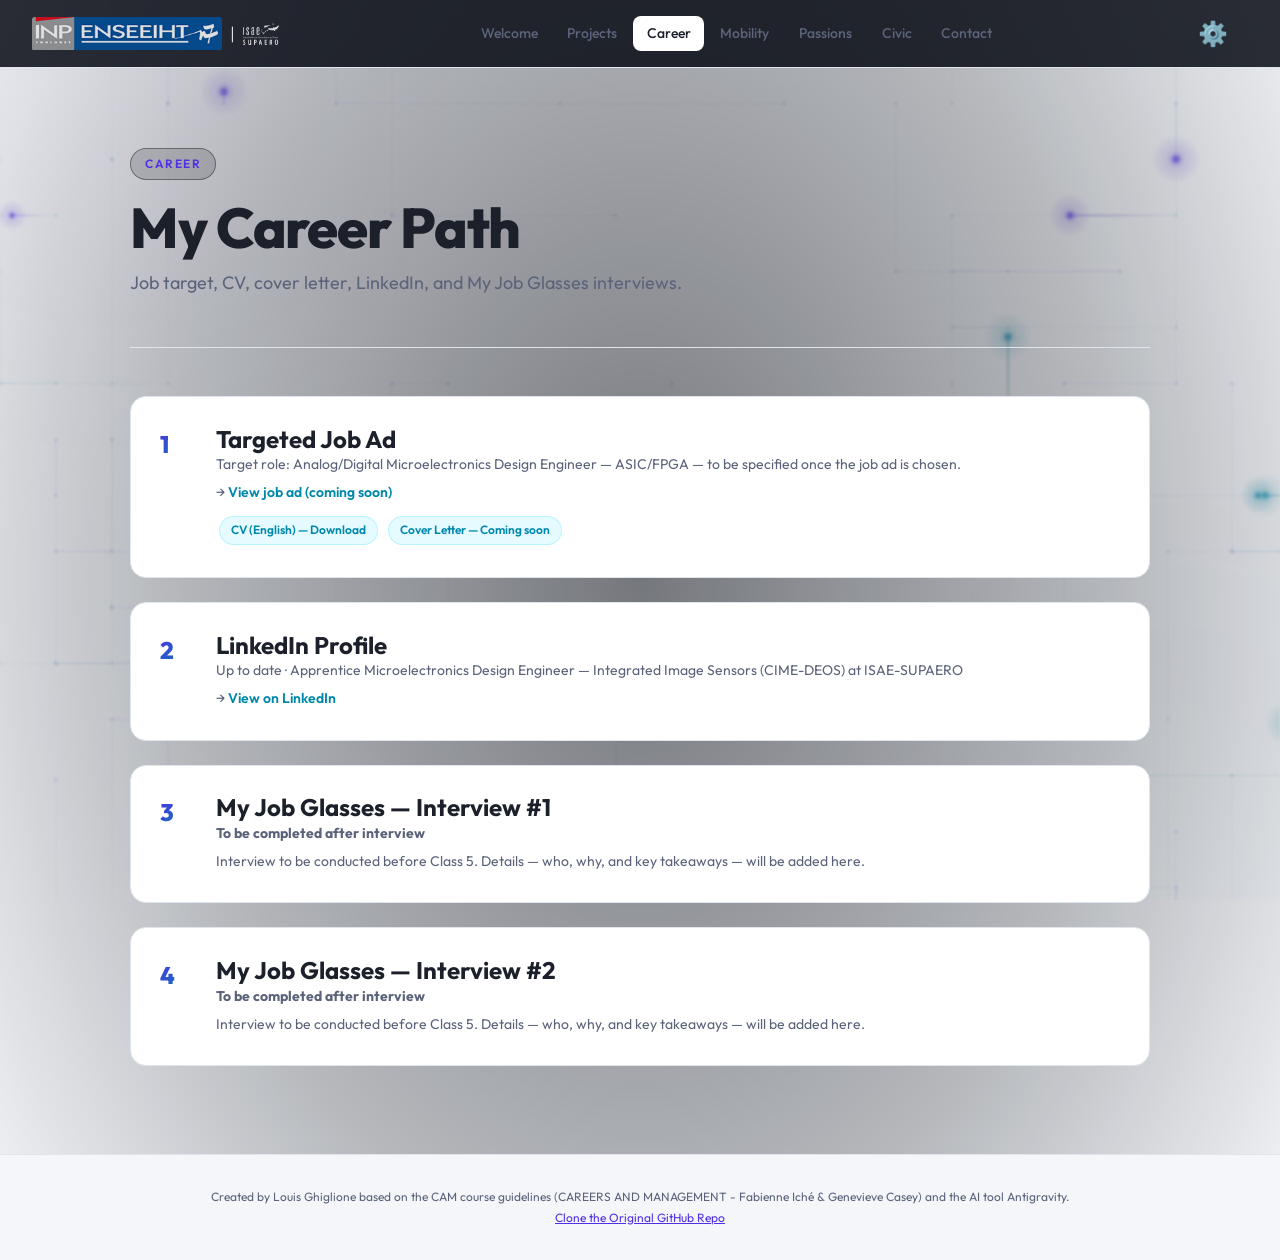
==== commit 3b606133: "style: extract 3EA theme and remove blue hovers - Extracted background blobs and animations into the" ====
--- a/career.html
+++ b/career.html
@@ -13,6 +13,7 @@
   <link href="https://fonts.googleapis.com/css2?family=Outfit:wght@300;400;500;600;800&display=swap" rel="stylesheet" />
   <link rel="stylesheet" href="./css/base.css" />
   <link rel="stylesheet" href="./css/template.css" />
+  <link rel="stylesheet" href="./css/theme-3ea.css" />
   <link rel="stylesheet" href="./css/components.css" />
 </head>
 <body data-page="career">
--- a/css/template.css
+++ b/css/template.css
@@ -61,39 +61,6 @@
 }
 
 
-/* ── Background Blobs ── */
-.bg-blobs {
-  position: fixed;
-  inset: 0;
-  z-index: 0;
-  pointer-events: none;
-  overflow: hidden;
-}
-
-.blob {
-  position: absolute;
-  border-radius: 50%;
-  filter: blur(90px);
-  opacity: calc(0.08 * var(--bg-blobs-opacity));
-  animation: drift 10s ease-in-out infinite alternate;
-}
-
-.blob--purple {
-  width: 600px;
-  height: 600px;
-  background: var(--color-accent);
-  top: -200px;
-  left: -200px;
-}
-
-.blob--cyan {
-  width: 500px;
-  height: 500px;
-  background: var(--color-accent2);
-  bottom: -150px;
-  right: -150px;
-  animation-delay: -5s;
-}
 
 /* ── 8. Divider ── */
 .divider {
@@ -121,10 +88,6 @@
 
 /* ── Animations ── */
 /* ── 10. Animations ── */
-@keyframes drift {
-  from { transform: translate(0, 0) scale(1); }
-  to   { transform: translate(50px, 40px) scale(1.1); }
-}
 
 @keyframes fadeInUp {
   from { opacity: 0; transform: translateY(20px); }
@@ -254,7 +217,7 @@
 
 .nav-toggle:hover {
   border-color: var(--color-accent);
-  box-shadow: 0 0 10px rgba(109, 74, 255, 0.2);
+  box-shadow: 0 0 10px rgba(0, 0, 0, 0.30);
 }
 
 .nav-toggle:focus-visible {
@@ -302,7 +265,7 @@
 
 .lang-switcher:hover {
   border-color: var(--color-accent);
-  box-shadow: 0 0 12px rgba(109, 74, 255, 0.25);
+  box-shadow: 0 0 12px rgba(0, 0, 0, 0.38);
 }
 
 .lang-switcher:focus-visible {
--- a/css/theme-3ea.css
+++ b/css/theme-3ea.css
@@ -0,0 +1,46 @@
+/* =============================================================
+   theme-3ea.css — 3EA Department Theme (Light/Electrical Effects)
+   ============================================================= */
+
+/* ── Background Blobs ── */
+.bg-blobs {
+  position: fixed;
+  inset: 0;
+  z-index: 0;
+  pointer-events: none;
+  overflow: hidden;
+}
+
+.blob {
+  position: absolute;
+  border-radius: 50%;
+  filter: blur(90px);
+  opacity: calc(0.08 * var(--bg-blobs-opacity, 1));
+  animation: drift 10s ease-in-out infinite alternate;
+}
+
+.blob--purple {
+  width: 600px;
+  height: 600px;
+  background: var(--color-accent);
+  top: -200px;
+  left: -200px;
+}
+
+.blob--cyan {
+  width: 500px;
+  height: 500px;
+  background: var(--color-accent2);
+  bottom: -150px;
+  right: -150px;
+  animation-delay: -5s;
+}
+
+@keyframes drift {
+  0% {
+    transform: translate(0, 0) scale(1);
+  }
+  100% {
+    transform: translate(50px, 30px) scale(1.1);
+  }
+}
--- a/css/components.css
+++ b/css/components.css
@@ -11,8 +11,8 @@
   letter-spacing: 0.12em;
   text-transform: uppercase;
   color: var(--color-accent);
-  background: rgba(109, 74, 255, 0.1);
-  border: 1px solid rgba(109, 74, 255, 0.25);
+  background: rgba(0, 0, 0, 0.15);
+  border: 1px solid rgba(0, 0, 0, 0.38);
   padding: 0.3rem 0.9rem;
   border-radius: var(--radius-full);
   margin-bottom: var(--space-md);
@@ -114,7 +114,7 @@
 
 .hero__cta:hover {
   transform: translateY(-2px);
-  box-shadow: 0 12px 40px rgba(109, 74, 255, 0.4);
+  box-shadow: 0 12px 40px rgba(0, 0, 0, 0.60);
 }
 
 /* ── Filters ── */
@@ -193,8 +193,8 @@
 
 .card:hover {
   transform: translateY(-4px);
-  border-color: rgba(109, 74, 255, 0.4);
-  box-shadow: 0 16px 50px rgba(109, 74, 255, 0.15);
+  border-color: rgba(0, 0, 0, 0.60);
+  box-shadow: 0 16px 50px rgba(0, 0, 0, 0.22);
 }
 
 .card:hover::before {
@@ -241,7 +241,7 @@
   object-position: center top;
   border: 3px solid var(--color-border);
   flex-shrink: 0;
-  box-shadow: 0 0 0 6px rgba(109, 74, 255, 0.12);
+  box-shadow: 0 0 0 6px rgba(0, 0, 0, 0.18);
 }
 
 .about-text {
@@ -291,7 +291,7 @@
 }
 
 .career-item:hover {
-  border-color: rgba(109, 74, 255, 0.4);
+  border-color: rgba(0, 0, 0, 0.60);
 }
 
 .career-item__num {
@@ -382,7 +382,7 @@
   border-radius: 50%;
   background: linear-gradient(135deg, var(--color-accent), var(--color-accent2));
   border: 2px solid rgba(255, 255, 255, 0.8);
-  box-shadow: 0 0 12px rgba(109, 74, 255, 0.8);
+  box-shadow: 0 0 12px rgba(0, 0, 0, 1.00);
 }
 
 /* Leaflet popup — dark theme overrides */
@@ -573,7 +573,7 @@
 }
 
 .modal-close:hover {
-  background: rgba(109, 74, 255, 0.15);
+  background: rgba(0, 0, 0, 0.22);
   border-color: var(--color-accent);
 }
 
@@ -669,7 +669,7 @@
 
 .modal-link-btn:hover {
   transform: translateY(-2px);
-  box-shadow: 0 8px 24px rgba(109, 74, 255, 0.4);
+  box-shadow: 0 8px 24px rgba(0, 0, 0, 0.60);
 }
 
 @media (max-width: 768px) {
@@ -738,7 +738,7 @@
   border-radius: 50%;
   object-fit: cover;
   border: 2px solid var(--color-accent);
-  box-shadow: 0 0 20px rgba(109, 74, 255, 0.4);
+  box-shadow: 0 0 20px rgba(0, 0, 0, 0.60);
   flex-shrink: 0;
 }
 
@@ -787,7 +787,7 @@
   background: rgba(255, 255, 255, 0.1);
   border-color: var(--color-accent);
   transform: translateX(5px);
-  box-shadow: 0 4px 12px rgba(109, 74, 255, 0.2);
+  box-shadow: 0 4px 12px rgba(0, 0, 0, 0.30);
 }
 
 .contact-card__link svg {
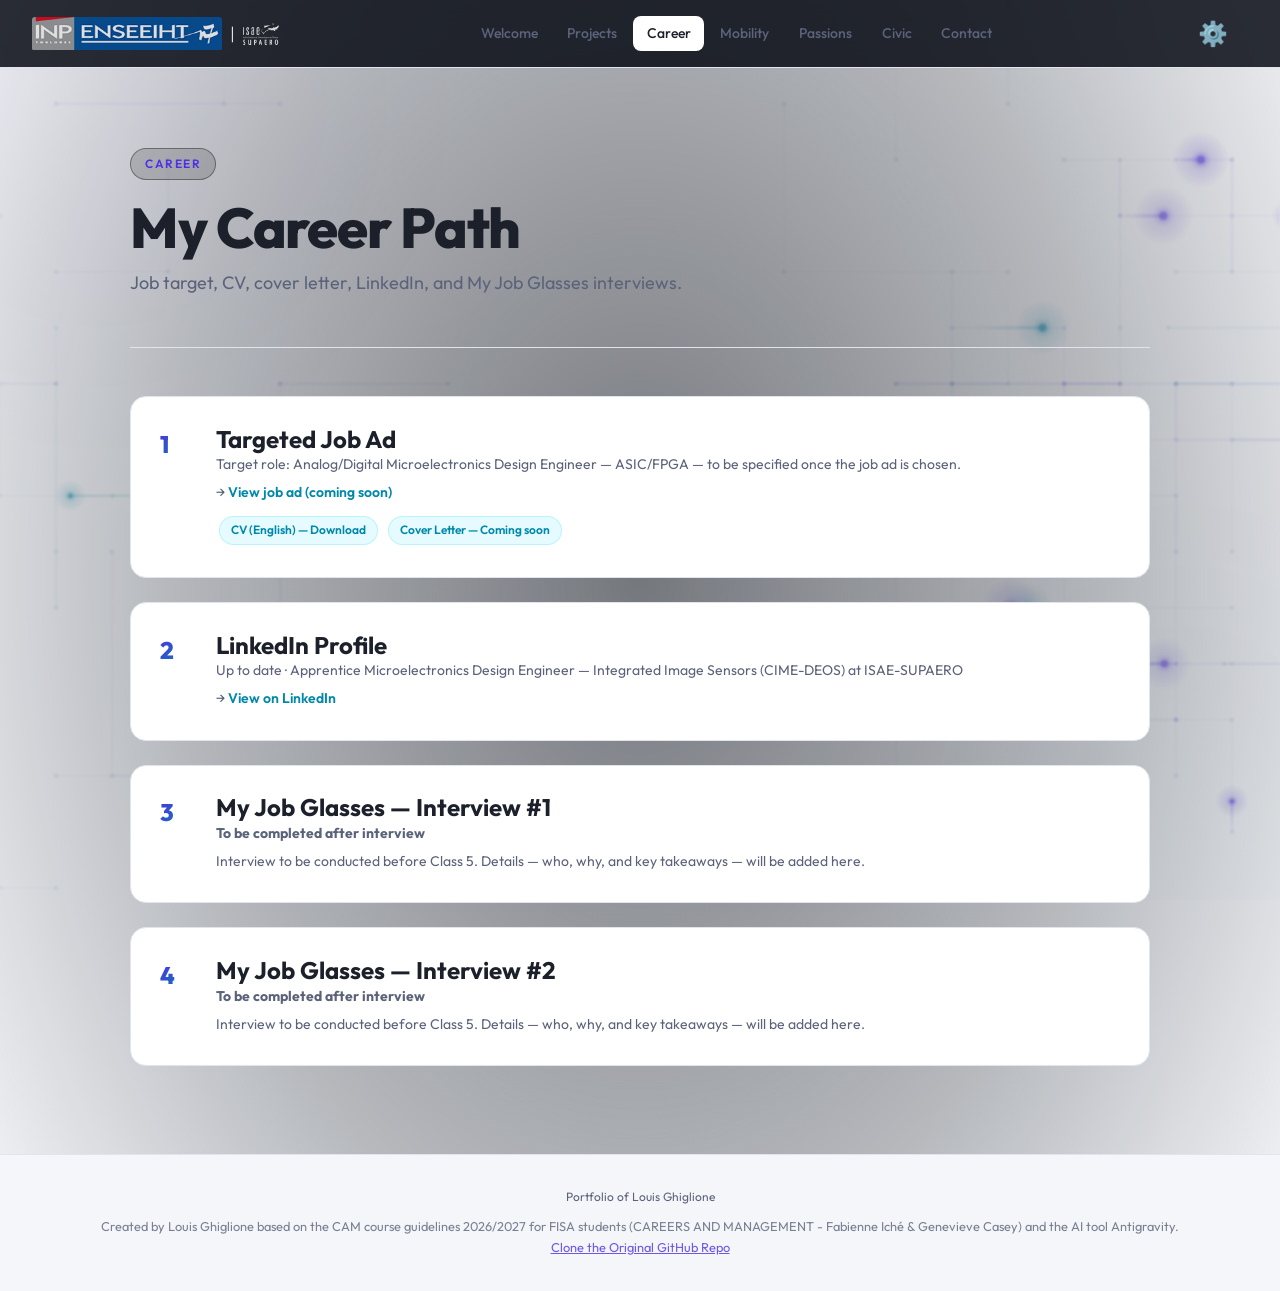
==== commit 4142093a: "fix: make mandatory footer credits uneditable in JSON editor - Split footer translation into footer_" ====
--- a/career.html
+++ b/career.html
@@ -79,7 +79,8 @@
   </main>
 
   <footer class="site-footer">
-    <p data-i18n-html="footer"></p>
+    <p data-i18n-html="footer_custom" style="margin-bottom: 0.5rem;"></p>
+    <p data-i18n-html="footer_credits" style="font-size: 0.8rem; opacity: 0.8;"></p>
   </footer>
 
   <script type="module" src="./js/main.js"></script>
--- a/css/template.css
+++ b/css/template.css
@@ -407,3 +407,33 @@
   text-decoration: underline;
 }
 
+/* ── Print Styles (PDF Generation) ── */
+@media print {
+  /* Hide UI elements */
+  .site-nav, .site-footer, .settings-backdrop, .modal-backdrop, .bg-blobs, canvas {
+    display: none !important;
+  }
+  
+  /* Reset colors to black and white for print */
+  body {
+    background: #ffffff !important;
+    color: #000000 !important;
+  }
+  
+  /* Reset layout constraints */
+  .page-content {
+    padding-top: 0 !important;
+  }
+  
+  /* Remove shadows and borders that look bad in print */
+  * {
+    box-shadow: none !important;
+    text-shadow: none !important;
+    filter: none !important;
+  }
+  
+  a {
+    text-decoration: underline !important;
+    color: #0000ee !important;
+  }
+}
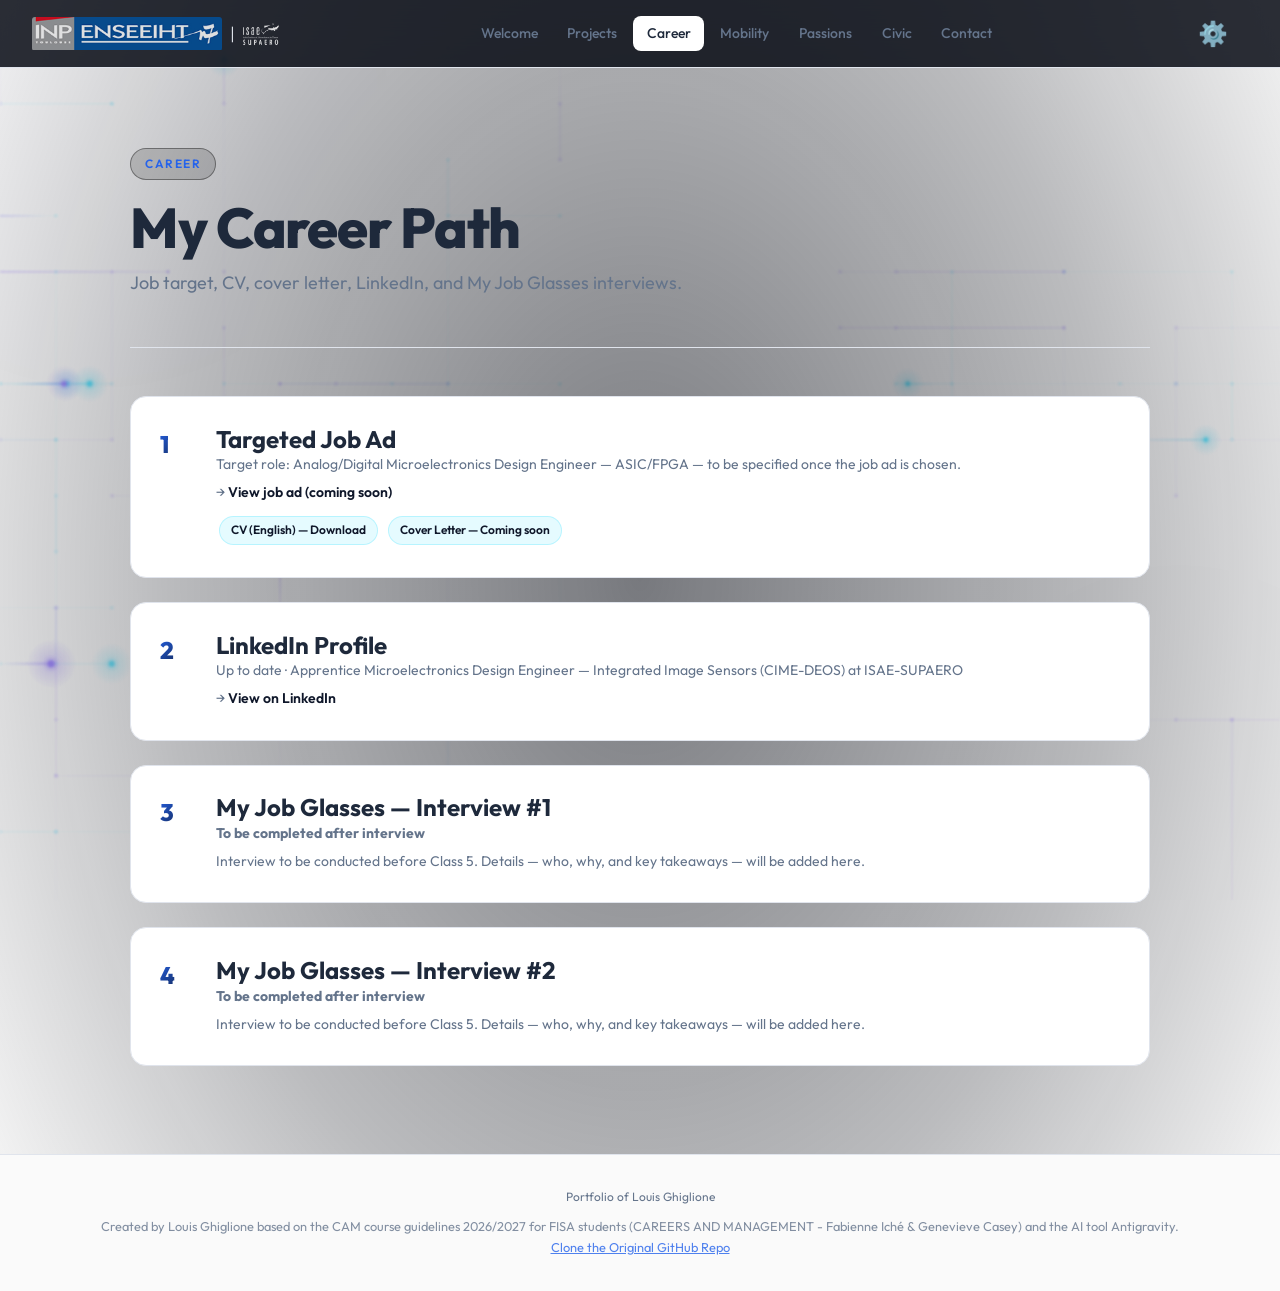
==== commit 97e4cabd: "refactor: restructure CSS into modular themes and implement dynamic loader" ====
--- a/career.html
+++ b/career.html
@@ -13,8 +13,11 @@
   <link href="https://fonts.googleapis.com/css2?family=Outfit:wght@300;400;500;600;800&display=swap" rel="stylesheet" />
   <link rel="stylesheet" href="./css/base.css" />
   <link rel="stylesheet" href="./css/template.css" />
-  <link rel="stylesheet" href="./css/theme-3ea.css" />
   <link rel="stylesheet" href="./css/components.css" />
+  <!-- Dynamic Themes -->
+  <link id="theme-colors" rel="stylesheet" href="./css/themes/dark.css" />
+  <link id="theme-fx" rel="stylesheet" href="./css/themes/electric.css" />
+  <link id="theme-a11y" rel="stylesheet" href="" />
 </head>
 <body data-page="career">
 
--- a/css/template.css
+++ b/css/template.css
@@ -5,60 +5,13 @@
 
 /* ── Themes & A11y ── */
 /* ── 12. Themes ── */
-[data-theme="light"] {
-  --color-bg:      #f4f6f9;
-  --color-surface: #ffffff;
-  --color-card:    #ffffff;
-  --color-border:  #e0e4ec;
-  --color-accent:  #5030e5; /* Deeper purple for WCAG contrast */
-  --color-accent2: #0088aa; /* Darker cyan for text legibility */
-  --color-text:    #1c202a;
-  --color-muted:   #5b637a;
-  
-  --bg-blobs-opacity: 0.15; /* Subtler blobs in light mode */
-}
 
 /* ── 13. Accessibility Mode (WCAG) ── */
-[data-a11y="true"] {
-  /* High contrast dark mode */
-  --color-text: #ffffff !important;
-  --color-muted: #e0e0e0 !important;
-  --color-bg: #000000 !important;
-  --color-surface: #000000 !important;
-  --color-card: #000000 !important;
-  --color-border: #ffffff !important;
-  --color-accent: #ffff00 !important; /* Yellow for high contrast */
-  --bg-blobs-opacity: 0 !important; /* Disable blobs completely */
-}
-
-[data-theme="light"][data-a11y="true"] {
-  /* High contrast light mode */
-  --color-bg: #ffffff !important;
-  --color-surface: #ffffff !important;
-  --color-card: #ffffff !important;
-  --color-text: #000000 !important;
-  --color-muted: #111111 !important;
-  --color-border: #000000 !important;
-  --color-accent: #0000ee !important; /* Standard pure blue link color */
-}
-
-[data-a11y="true"] * {
-  animation: none !important;
-  transition: none !important;
-  backdrop-filter: none !important;
-  -webkit-backdrop-filter: none !important;
-  box-shadow: none !important;
-}
-
-[data-a11y="true"] :focus-visible {
-  outline: 4px solid var(--color-accent) !important;
-  outline-offset: 4px !important;
-}
+
+
+
 
 /* Increase base text size slightly for a11y */
-[data-a11y="true"] body {
-  font-size: 1.125rem;
-}
 
 
 
--- a/css/components.css
+++ b/css/components.css
@@ -178,18 +178,7 @@
   list-style: none;
 }
 
-/* Glow dispersion under cards */
-.card::before {
-  content: '';
-  position: absolute;
-  inset: -1px;
-  border-radius: inherit;
-  background: linear-gradient(135deg, var(--color-accent), var(--color-accent2));
-  filter: blur(15px);
-  opacity: 0;
-  z-index: -1;
-  transition: opacity var(--t), transform var(--t);
-}
+
 
 .card:hover {
   transform: translateY(-4px);
@@ -197,10 +186,6 @@
   box-shadow: 0 16px 50px rgba(0, 0, 0, 0.22);
 }
 
-.card:hover::before {
-  opacity: 0.25;
-  transform: translateY(4px) scale(1.02);
-}
 
 
 .card__icon {
@@ -699,7 +684,8 @@
 
 .contact-card {
   position: relative;
-  background: rgba(255, 255, 255, 0.03);
+  background-color: rgba(255, 255, 255, 0.03);
+  background-image: url("data:image/svg+xml,%3Csvg viewBox='0 0 200 200' xmlns='http://www.w3.org/2000/svg'%3E%3Cfilter id='noiseFilter'%3E%3CfeTurbulence type='fractalNoise' baseFrequency='0.85' numOctaves='3' stitchTiles='stitch'/%3E%3C/filter%3E%3Crect width='100%25' height='100%25' filter='url(%23noiseFilter)' opacity='0.08'/%3E%3C/svg%3E");
   border: 1px solid rgba(255, 255, 255, 0.1);
   border-radius: 1.5rem;
   padding: 3rem;
@@ -709,7 +695,7 @@
   transform-style: preserve-3d;
   transition: transform 0.1s;
   overflow: hidden;
-  text-align: left; /* Text aligns left in landscape */
+  text-align: left;
 }
 
 .contact-card__glare {
--- a/css/themes/dark.css
+++ b/css/themes/dark.css
@@ -0,0 +1,13 @@
+/* css/themes/dark.css */
+:root {
+  /* Colors for Dark Mode (Base) */
+  --color-bg:      #080b14;
+  --color-surface: #0f1322;
+  --color-card:    rgba(8, 11, 20, 0.72);
+  --color-border:  rgba(255, 255, 255, 0.09);
+  --color-accent:  #6d4aff;
+  --color-accent2: #00d4ff;
+  --color-text:    #f0f4ff;
+  --color-muted:   #7a85a3;
+  --bg-blobs-opacity: 1;
+}
--- a/css/themes/electric.css
+++ b/css/themes/electric.css
@@ -0,0 +1,46 @@
+/* =============================================================
+   theme-3ea.css — 3EA Department Theme (Light/Electrical Effects)
+   ============================================================= */
+
+/* ── Background Blobs ── */
+.bg-blobs {
+  position: fixed;
+  inset: 0;
+  z-index: 0;
+  pointer-events: none;
+  overflow: hidden;
+}
+
+.blob {
+  position: absolute;
+  border-radius: 50%;
+  filter: blur(90px);
+  opacity: calc(0.08 * var(--bg-blobs-opacity, 1));
+  animation: drift 10s ease-in-out infinite alternate;
+}
+
+.blob--purple {
+  width: 600px;
+  height: 600px;
+  background: var(--color-accent);
+  top: -200px;
+  left: -200px;
+}
+
+.blob--cyan {
+  width: 500px;
+  height: 500px;
+  background: var(--color-accent2);
+  bottom: -150px;
+  right: -150px;
+  animation-delay: -5s;
+}
+
+@keyframes drift {
+  0% {
+    transform: translate(0, 0) scale(1);
+  }
+  100% {
+    transform: translate(50px, 30px) scale(1.1);
+  }
+}
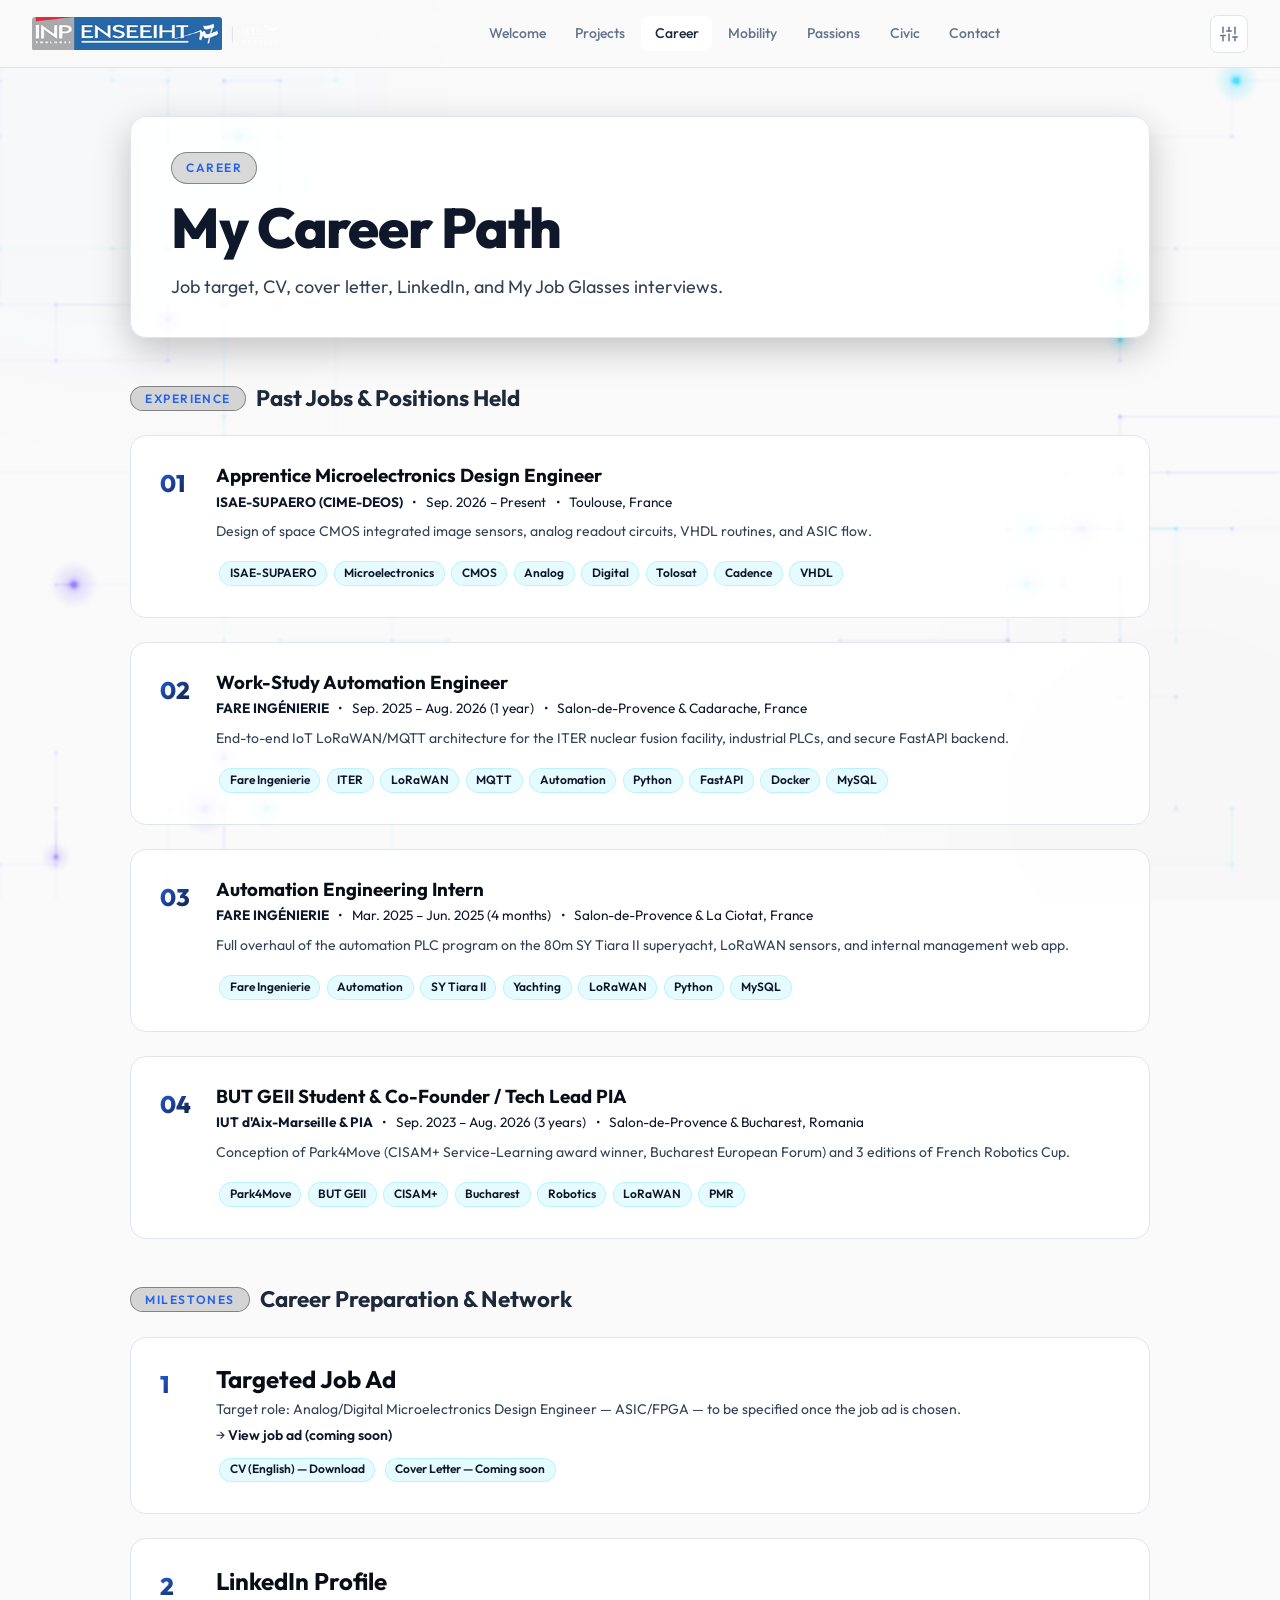
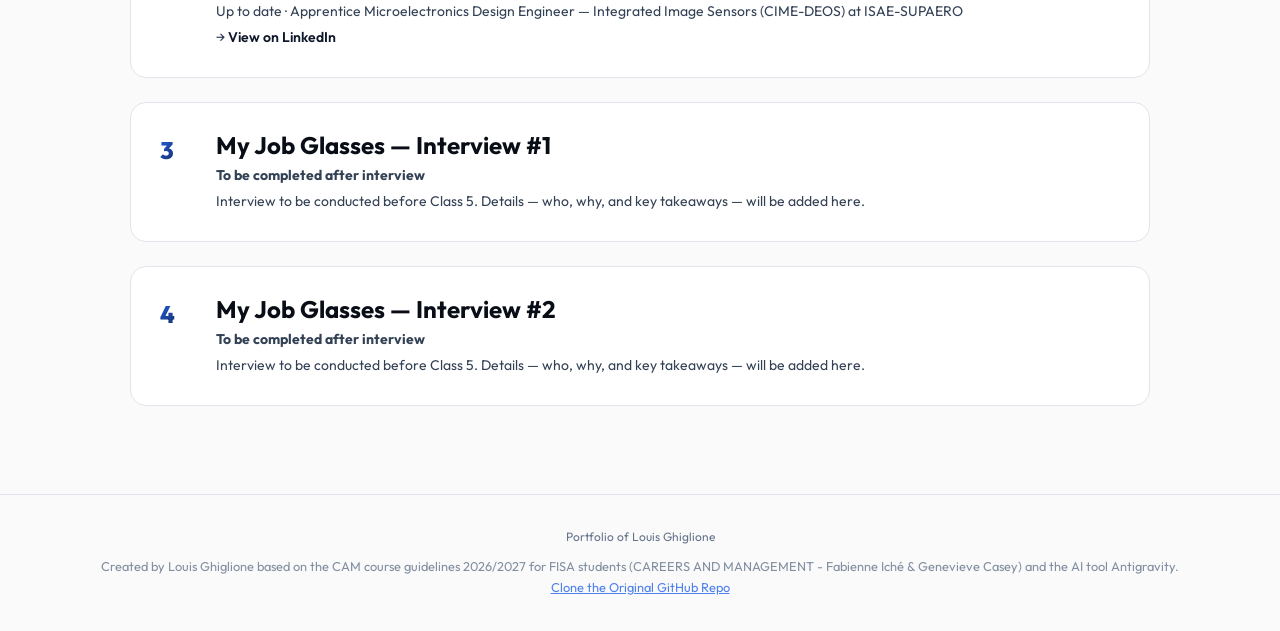
==== commit a333bc6a: "feat: dynamic contact channels, VCF-only export, mobility & career modals, image thumbnails, and com" ====
--- a/career.html
+++ b/career.html
@@ -34,49 +34,65 @@
         <p class="section-desc"   data-i18n="career.desc"></p>
       </header>
 
-      <ol class="career-list">
+      <section class="career-section">
+        <h2 class="section-subtitle" style="font-size: 1.4rem; font-weight: 700; margin-bottom: var(--space-lg); display: flex; align-items: center; gap: 0.6rem;">
+          <span class="section-tag" style="margin: 0;" data-i18n="career.jobs_tag"></span>
+          <span data-i18n="career.jobs_title"></span>
+        </h2>
+        <ol class="career-list career-jobs-list" role="list">
+          <!-- Dynamically rendered by renderer.js: past jobs, roles, related projects & mobilities -->
+        </ol>
+      </section>
 
-        <li class="career-item">
-          <span class="career-item__num" aria-hidden="true">1</span>
-          <div class="career-item__content">
-            <h2 data-i18n="career.item1_title"></h2>
-            <p  data-i18n="career.item1_desc"></p>
-             <p>→ <a href="#" class="ext-link" data-i18n="career.item1_link"></a></p>
-            <div class="career-item__links">
-              <a href="#" class="badge" target="_blank" rel="noopener" data-i18n="career.item1_cv" data-bind="href:config.cv_url"></a>
-              <a href="#" class="badge" data-i18n="career.item1_cover"></a>
+      <section class="career-section" style="margin-top: var(--space-2xl);">
+        <h2 class="section-subtitle" style="font-size: 1.4rem; font-weight: 700; margin-bottom: var(--space-lg); display: flex; align-items: center; gap: 0.6rem;">
+          <span class="section-tag" style="margin: 0;" data-i18n="career.milestones_tag"></span>
+          <span data-i18n="career.milestones_title"></span>
+        </h2>
+        <ol class="career-list">
+
+          <li class="career-item">
+            <span class="career-item__num" aria-hidden="true">1</span>
+            <div class="career-item__content">
+              <h2 data-i18n="career.item1_title"></h2>
+              <p  data-i18n="career.item1_desc"></p>
+               <p>→ <a href="#" class="ext-link" data-i18n="career.item1_link"></a></p>
+              <div class="career-item__links">
+                <a href="#" class="badge" target="_blank" rel="noopener" data-i18n="career.item1_cv" data-bind="href:config.cv_url"></a>
+                <a href="#" class="badge" data-i18n="career.item1_cover"></a>
+              </div>
             </div>
-          </div>
-        </li>
+          </li>
 
-        <li class="career-item">
-          <span class="career-item__num" aria-hidden="true">2</span>
-          <div class="career-item__content">
-            <h2 data-i18n="career.item2_title"></h2>
-            <p  data-i18n="career.item2_desc"></p>
-             <p>→ <a href="https://www.linkedin.com/in/louis-ghiglione-722165294/" class="ext-link" target="_blank" rel="noopener" data-i18n="career.item2_link"></a></p>
-          </div>
-        </li>
+          <li class="career-item">
+            <span class="career-item__num" aria-hidden="true">2</span>
+            <div class="career-item__content">
+              <h2 data-i18n="career.item2_title"></h2>
+              <p  data-i18n="career.item2_desc"></p>
+               <p>→ <a href="https://www.linkedin.com/in/louis-ghiglione-722165294/" class="ext-link" target="_blank" rel="noopener" data-i18n="career.item2_link"></a></p>
+            </div>
+          </li>
 
-        <li class="career-item">
-          <span class="career-item__num" aria-hidden="true">3</span>
-          <div class="career-item__content">
-            <h2 data-i18n="career.item3_title"></h2>
-            <p><strong data-i18n="career.item3_person"></strong></p>
-            <p data-i18n="career.item3_learnt"></p>
-          </div>
-        </li>
+          <li class="career-item">
+            <span class="career-item__num" aria-hidden="true">3</span>
+            <div class="career-item__content">
+              <h2 data-i18n="career.item3_title"></h2>
+              <p><strong data-i18n="career.item3_person"></strong></p>
+              <p data-i18n="career.item3_learnt"></p>
+            </div>
+          </li>
 
-        <li class="career-item">
-          <span class="career-item__num" aria-hidden="true">4</span>
-          <div class="career-item__content">
-            <h2 data-i18n="career.item4_title"></h2>
-            <p><strong data-i18n="career.item4_person"></strong></p>
-            <p data-i18n="career.item4_learnt"></p>
-          </div>
-        </li>
+          <li class="career-item">
+            <span class="career-item__num" aria-hidden="true">4</span>
+            <div class="career-item__content">
+              <h2 data-i18n="career.item4_title"></h2>
+              <p><strong data-i18n="career.item4_person"></strong></p>
+              <p data-i18n="career.item4_learnt"></p>
+            </div>
+          </li>
 
-      </ol>
+        </ol>
+      </section>
 
     </div>
   </main>
--- a/css/base.css
+++ b/css/base.css
@@ -61,10 +61,11 @@
 html {
   scroll-behavior: smooth;
   font-size: 16px;
+  background-color: var(--color-bg);
 }
 
 body {
-  background-color: var(--color-bg);
+  background-color: transparent;
   color: var(--color-text);
   font-family: var(--font-base);
   line-height: 1.7;
@@ -118,21 +119,7 @@
   z-index: 1;
 }
 
-/* Frosted-mat band behind the reading column */
-.page-content::before {
-  content: '';
-  position: fixed;
-  inset: 0;
-  /* Gradient: fully transparent on far left/right, dark in center column */
-  background: radial-gradient(
-    ellipse 62% 100% at 50% 50%,
-    rgba(8, 11, 20, 0.54) 0%,
-    rgba(8, 11, 20, 0.26) 60%,
-    transparent 100%
-  );
-  pointer-events: none;
-  z-index: 0;
-}
+
 
 /* ── 7. Background blobs ── */
 /* ── 11. Responsive ── */
--- a/css/template.css
+++ b/css/template.css
@@ -67,7 +67,7 @@
   justify-content: space-between;
   padding: 0 var(--space-xl);
   gap: var(--space-md);
-  background: rgba(8, 11, 20, 0.85);
+  background: color-mix(in srgb, var(--color-bg) 85%, transparent);
   backdrop-filter: blur(20px);
   -webkit-backdrop-filter: blur(20px);
   border-bottom: 1px solid var(--color-border);
@@ -260,18 +260,53 @@
 /* ── Settings Modal ── */
 /* ── 14. Settings Modal ── */
 .settings-toggle {
-  background: transparent;
-  border: none;
-  font-size: 1.5rem;
-  cursor: pointer;
-  padding: 0.25rem;
-  border-radius: 50%;
-  transition: transform 0.2s;
+  display: inline-flex;
+  align-items: center;
+  justify-content: center;
+  width: 38px;
+  height: 38px;
+  background: var(--color-card);
+  border: 1px solid var(--color-border);
+  border-radius: var(--radius-sm);
+  cursor: pointer;
+  padding: 0;
+  flex-shrink: 0;
+  color: var(--color-muted);
+  transition: border-color var(--t), background var(--t), box-shadow var(--t), color var(--t), transform var(--t);
+}
+
+.settings-toggle:hover {
   color: var(--color-text);
-  margin-right: 1rem;
-}
-.settings-toggle:hover { transform: scale(1.1); }
-.settings-toggle:active { transform: scale(0.9); }
+  border-color: var(--color-accent);
+  box-shadow: 0 0 12px rgba(109, 74, 255, 0.25);
+  transform: translateY(-1px);
+}
+
+.settings-toggle:active {
+  transform: translateY(0);
+}
+
+.settings-toggle:focus-visible {
+  outline: 2px solid var(--color-accent);
+  outline-offset: 2px;
+}
+
+.settings-icon {
+  display: block;
+  width: 18px;
+  height: 18px;
+  stroke: currentColor;
+  stroke-width: 2;
+  stroke-linecap: round;
+  stroke-linejoin: round;
+  fill: none;
+  transition: transform var(--t), stroke var(--t);
+}
+
+.settings-toggle:hover .settings-icon {
+  transform: scale(1.1);
+  stroke: var(--color-accent2);
+}
 
 .settings-backdrop {
   position: fixed;
@@ -341,7 +376,7 @@
 }
 .settings-btn {
   flex: 1;
-  background: rgba(255, 255, 255, 0.05);
+  background: color-mix(in srgb, var(--color-text) 5%, transparent);
   border: 1px solid var(--color-border);
   color: var(--color-text);
   padding: 0.5rem;
--- a/css/components.css
+++ b/css/components.css
@@ -27,25 +27,65 @@
   font-size: clamp(1.8rem, 4vw, 2.8rem);
   font-weight: 800;
   letter-spacing: -0.02em;
+  color: var(--font-title-auto, var(--color-text));
   margin-bottom: var(--space-sm);
 }
 
 .section-desc {
-  color: var(--color-muted);
-  max-width: 560px;
+  color: var(--font-muted-auto, var(--color-muted));
+  max-width: 680px;
   font-size: var(--text-lg);
+  line-height: 1.6;
+}
+
+/* Standalone section descriptions outside page-header */
+.section-header .section-desc {
+  display: inline-block;
+  background: var(--card-bg-elevated, var(--color-card));
+  backdrop-filter: blur(14px) saturate(120%);
+  -webkit-backdrop-filter: blur(14px) saturate(120%);
+  border: 1px solid var(--color-border);
+  border-radius: var(--radius-md);
+  padding: 0.85rem 1.4rem;
+  box-shadow: 0 6px 20px rgba(0, 0, 0, 0.16);
+  margin-top: 0.5rem;
 }
 
 /* ── Page Header (inner pages) ── */
 .page-header {
-  padding-top: var(--space-xl);
-  padding-bottom: var(--space-2xl);
-  border-bottom: 1px solid var(--color-border);
+  position: relative;
+  background: var(--card-bg-elevated, var(--color-card));
+  backdrop-filter: blur(16px) saturate(120%);
+  -webkit-backdrop-filter: blur(16px) saturate(120%);
+  border: 1px solid var(--color-border);
+  border-radius: var(--radius-lg);
+  padding: 2.2rem 2.5rem;
   margin-bottom: var(--space-2xl);
+  box-shadow: 0 12px 36px rgba(0, 0, 0, 0.22);
+}
+
+.page-header .section-tag {
+  margin-bottom: 0.75rem;
 }
 
 .page-header .section-title {
   font-size: clamp(2.2rem, 5vw, 3.5rem);
+  font-weight: 800;
+  letter-spacing: -0.02em;
+  color: var(--font-title-auto, var(--color-text));
+  margin-bottom: 0.75rem;
+}
+
+.page-header .section-desc {
+  color: var(--font-muted-auto, var(--color-muted));
+  font-size: var(--text-lg);
+  line-height: 1.6;
+  max-width: 720px;
+  margin: 0;
+  background: transparent;
+  border: none;
+  padding: 0;
+  box-shadow: none;
 }
 
 /* ── Hero (Welcome page) ── */
@@ -57,6 +97,24 @@
   position: relative;
   z-index: 1;
   padding-bottom: var(--space-2xl);
+}
+
+.hero-card {
+  position: relative;
+  background: var(--card-bg-elevated, var(--color-card));
+  backdrop-filter: blur(18px) saturate(130%);
+  -webkit-backdrop-filter: blur(18px) saturate(130%);
+  border: 1px solid var(--color-border);
+  border-radius: var(--radius-lg);
+  padding: clamp(1.8rem, 5vw, 3.2rem);
+  box-shadow: 0 20px 50px rgba(0, 0, 0, 0.28);
+  max-width: 920px;
+  transition: transform var(--t), box-shadow var(--t), border-color var(--t);
+}
+
+.hero-card:hover {
+  border-color: rgba(0, 212, 255, 0.35);
+  box-shadow: 0 25px 60px rgba(0, 0, 0, 0.35);
 }
 
 .hero__tag {
@@ -77,11 +135,11 @@
 }
 
 .hero__title {
-  font-size: clamp(2.8rem, 7vw, 5.5rem);
+  font-size: clamp(2.4rem, 6.5vw, 4.8rem);
   font-weight: 800;
-  line-height: 1.0;
-  letter-spacing: -0.04em;
-  background: linear-gradient(135deg, #fff 40%, var(--color-accent2));
+  line-height: 1.05;
+  letter-spacing: -0.03em;
+  background: var(--hero-title-gradient, linear-gradient(135deg, #fff 40%, var(--color-accent2)));
   -webkit-background-clip: text;
   -webkit-text-fill-color: transparent;
   background-clip: text;
@@ -90,9 +148,17 @@
 
 .hero__sub {
   font-size: var(--text-xl);
-  color: var(--color-muted);
-  max-width: 580px;
+  color: var(--font-muted-auto, var(--color-muted));
+  line-height: 1.6;
+  max-width: 680px;
   margin-bottom: var(--space-xl);
+}
+
+.hero__actions {
+  display: flex;
+  align-items: center;
+  gap: var(--space-md);
+  flex-wrap: wrap;
 }
 
 .hero__cta {
@@ -117,6 +183,17 @@
   box-shadow: 0 12px 40px rgba(0, 0, 0, 0.60);
 }
 
+.hero__cta--secondary {
+  background: rgba(255, 255, 255, 0.06);
+  border: 1px solid var(--color-border);
+  color: var(--font-color-auto, var(--color-text));
+}
+
+.hero__cta--secondary:hover {
+  background: rgba(255, 255, 255, 0.12);
+  border-color: var(--color-accent);
+}
+
 /* ── Filters ── */
 .filter-group {
   display: flex;
@@ -162,11 +239,12 @@
 }
 
 /* ── Cards ── */
+/* ── Cards ── */
 .card {
   position: relative;
-  background: var(--color-card);
-  backdrop-filter: blur(14px) saturate(120%);
-  -webkit-backdrop-filter: blur(14px) saturate(120%);
+  background: var(--card-bg-elevated, var(--color-card));
+  backdrop-filter: blur(16px) saturate(120%);
+  -webkit-backdrop-filter: blur(16px) saturate(120%);
   border: 1px solid var(--color-border);
   border-radius: var(--radius-lg);
   padding: 1.8rem;
@@ -178,15 +256,11 @@
   list-style: none;
 }
 
-
-
 .card:hover {
   transform: translateY(-4px);
-  border-color: rgba(0, 0, 0, 0.60);
-  box-shadow: 0 16px 50px rgba(0, 0, 0, 0.22);
-}
-
-
+  border-color: rgba(0, 212, 255, 0.40);
+  box-shadow: 0 16px 50px rgba(0, 0, 0, 0.28);
+}
 
 .card__icon {
   font-size: 1.8rem;
@@ -198,35 +272,71 @@
   font-size: var(--text-lg);
   font-weight: 700;
   margin-bottom: var(--space-sm);
+  color: var(--font-title-auto, var(--color-text));
 }
 
 .card__body {
   font-size: var(--text-sm);
-  color: var(--color-muted);
-  line-height: 1.6;
+  color: var(--font-muted-auto, var(--color-muted));
+  line-height: 1.65;
+}
+
+.card__thumb {
+  width: 100%;
+  height: 160px;
+  object-fit: cover;
+  border-radius: var(--radius-md);
+  margin-bottom: var(--space-md);
+  border: 1px solid rgba(255, 255, 255, 0.08);
+  display: block;
 }
 
 .card__tags {
   margin-top: var(--space-md);
 }
 
-/* ── About Layout ── */
+/* ── About Card & Layout (Welcome page) ── */
+.about-card {
+  position: relative;
+  background: var(--card-bg-elevated, var(--color-card));
+  backdrop-filter: blur(18px) saturate(130%);
+  -webkit-backdrop-filter: blur(18px) saturate(130%);
+  border: 1px solid var(--color-border);
+  border-radius: var(--radius-lg);
+  padding: clamp(1.8rem, 4vw, 2.8rem);
+  box-shadow: 0 16px 45px rgba(0, 0, 0, 0.25);
+}
+
 .about-layout {
   display: flex;
-  gap: var(--space-xl);
-  align-items: flex-start;
+  gap: var(--space-2xl);
+  align-items: center;
   flex-wrap: wrap;
 }
 
+.about-avatar-wrapper {
+  display: flex;
+  flex-direction: column;
+  align-items: center;
+  gap: 0.85rem;
+  flex-shrink: 0;
+}
+
 .about-avatar {
-  width: 300px;
-  height: 300px;
+  width: 240px;
+  height: 240px;
   border-radius: 50%;
   object-fit: cover;
   object-position: center top;
-  border: 3px solid var(--color-border);
+  border: 3px solid var(--color-accent2);
   flex-shrink: 0;
-  box-shadow: 0 0 0 6px rgba(0, 0, 0, 0.18);
+  box-shadow: 0 0 24px rgba(0, 212, 255, 0.25);
+}
+
+.about-badge-bar {
+  display: flex;
+  gap: 0.4rem;
+  align-items: center;
 }
 
 .about-text {
@@ -235,7 +345,7 @@
 }
 
 .about-name {
-  font-size: 1.6rem;
+  font-size: 1.8rem;
   font-weight: 700;
   color: var(--color-accent2);
   margin-bottom: var(--space-md);
@@ -245,12 +355,21 @@
   background-clip: text;
 }
 
-.about-text p {
-  color: var(--color-muted);
-}
-
-.about-text p+p {
+.about-bio {
+  color: var(--font-muted-auto, var(--color-muted));
+  line-height: 1.7;
+  font-size: var(--text-base);
+}
+
+.about-bio p+p {
   margin-top: var(--space-md);
+}
+
+.about-quick-tags {
+  margin-top: 1.4rem;
+  display: flex;
+  flex-wrap: wrap;
+  gap: 0.35rem;
 }
 
 /* ── UVP Card ── */
@@ -258,13 +377,84 @@
   max-width: 700px;
 }
 
+/* ── Pitch Card ── */
+.pitch-card {
+  padding: 1.2rem;
+  background: var(--card-bg-elevated, var(--color-card));
+  backdrop-filter: blur(16px) saturate(120%);
+  -webkit-backdrop-filter: blur(16px) saturate(120%);
+  border-radius: var(--radius-lg);
+  border: 1px solid var(--color-border);
+}
+
+.pitch-card .placeholder-media {
+  margin-bottom: 0;
+  border: 1px dashed var(--color-border);
+  background: rgba(0, 0, 0, 0.15);
+}
+
+/* ── Luminance-driven Typography Classes ── */
+.lum-light-surface,
+.theme-is-light .card,
+.theme-is-light .hero-card,
+.theme-is-light .about-card,
+.theme-is-light .page-header {
+  color: #0f172a;
+}
+
+.lum-light-surface .card__title,
+.theme-is-light .card__title,
+.theme-is-light .section-title,
+.theme-is-light .page-header .section-title {
+  color: #0f172a;
+}
+
+.lum-light-surface .card__body,
+.lum-light-surface .section-desc,
+.lum-light-surface .hero__sub,
+.lum-light-surface .about-bio,
+.theme-is-light .card__body,
+.theme-is-light .section-desc,
+.theme-is-light .hero__sub,
+.theme-is-light .about-bio {
+  color: #334155; /* Slate 700 */
+}
+
+.lum-dark-surface,
+.theme-is-dark .card,
+.theme-is-dark .hero-card,
+.theme-is-dark .about-card,
+.theme-is-dark .page-header {
+  color: #f8fafc;
+}
+
+.lum-dark-surface .card__title,
+.theme-is-dark .card__title,
+.theme-is-dark .section-title,
+.theme-is-dark .page-header .section-title {
+  color: #ffffff;
+}
+
+.lum-dark-surface .card__body,
+.lum-dark-surface .section-desc,
+.lum-dark-surface .hero__sub,
+.lum-dark-surface .about-bio,
+.theme-is-dark .card__body,
+.theme-is-dark .section-desc,
+.theme-is-dark .hero__sub,
+.theme-is-dark .about-bio {
+  color: #cbd5e1; /* Slate 300 */
+}
+
 /* ── Career Items ── */
 .career-list {
   list-style: none;
 }
 
 .career-item {
-  background: var(--color-card);
+  background: var(--card-bg-elevated, var(--color-card));
+  backdrop-filter: blur(16px) saturate(120%);
+  -webkit-backdrop-filter: blur(16px) saturate(120%);
   border: 1px solid var(--color-border);
   border-radius: var(--radius-lg);
   padding: 1.8rem;
@@ -272,11 +462,13 @@
   display: flex;
   gap: var(--space-lg);
   align-items: flex-start;
-  transition: border-color var(--t);
+  transition: border-color var(--t), transform var(--t), box-shadow var(--t);
 }
 
 .career-item:hover {
-  border-color: rgba(0, 0, 0, 0.60);
+  border-color: rgba(0, 212, 255, 0.40);
+  transform: translateY(-2px);
+  box-shadow: 0 12px 36px rgba(0, 0, 0, 0.22);
 }
 
 .career-item__num {
@@ -290,14 +482,17 @@
   line-height: 1.5;
 }
 
+.career-item__content h2,
 .career-item__content h3 {
   font-weight: 700;
   margin-bottom: var(--space-xs);
+  color: var(--font-title-auto, var(--color-text));
 }
 
 .career-item__content p {
-  color: var(--color-muted);
+  color: var(--font-muted-auto, var(--color-muted));
   font-size: var(--text-sm);
+  line-height: 1.6;
 }
 
 .career-item__content p+p {
@@ -311,20 +506,23 @@
 /* ── Badges ── */
 .badge {
   display: inline-block;
-  font-size: var(--text-xs);
+  font-size: 0.75rem;
   font-weight: 600;
-  padding: 0.2rem 0.7rem;
+  padding: 0.18rem 0.6rem;
   border-radius: var(--radius-full);
   background: rgba(0, 212, 255, 0.1);
   border: 1px solid rgba(0, 212, 255, 0.2);
   color: var(--color-accent2);
-  margin: 0.2rem;
+  margin: 0.15rem 0.2rem;
   text-decoration: none;
-  transition: background var(--t);
+  line-height: 1.4;
+  vertical-align: middle;
+  transition: background var(--t), border-color var(--t), transform var(--t);
 }
 
 a.badge:hover {
   background: rgba(0, 212, 255, 0.22);
+  border-color: rgba(0, 212, 255, 0.4);
 }
 
 /* ── Placeholder Media ── */
@@ -412,7 +610,7 @@
 }
 
 .leaflet-control-attribution {
-  background: rgba(8, 11, 20, 0.8) !important;
+  background: color-mix(in srgb, var(--color-bg) 80%, transparent) !important;
   color: var(--color-muted) !important;
 }
 
@@ -436,7 +634,7 @@
     top: var(--nav-h);
     left: 0;
     right: 0;
-    background: rgba(10, 14, 26, 0.98);
+    background: color-mix(in srgb, var(--color-bg) 98%, transparent);
     backdrop-filter: blur(24px);
     -webkit-backdrop-filter: blur(24px);
     border-bottom: 1px solid var(--color-border);
@@ -459,7 +657,7 @@
     transform: translateY(0);
   }
 
-  .nav-link {
+  .nav-links .nav-link {
     padding: 0.75rem 1rem;
     font-size: var(--text-base);
     border-radius: var(--radius-sm);
@@ -502,15 +700,19 @@
 }
 
 .modal-overlay[hidden] {
-  display: none;
-}
-
-.modal-backdrop {
+  display: none !important;
+}
+
+.modal-overlay .modal-backdrop {
   position: absolute;
   inset: 0;
-  background: rgba(5, 7, 15, 0.85);
+  background: color-mix(in srgb, var(--color-bg) 85%, transparent);
   backdrop-filter: blur(12px);
   -webkit-backdrop-filter: blur(12px);
+}
+
+.modal-backdrop:not(.modal-overlay *) {
+  display: none !important;
 }
 
 .modal-panel {
@@ -584,7 +786,7 @@
   left: 0;
   right: 0;
   padding: var(--space-xl);
-  background: linear-gradient(to top, rgba(5, 7, 15, 0.92) 0%, transparent 100%);
+  background: linear-gradient(to top, color-mix(in srgb, var(--color-bg) 92%, transparent) 0%, transparent 100%);
 }
 
 .modal-title {
@@ -675,76 +877,166 @@
     padding: var(--space-lg);
   }
 }
-/* ── 3D Contact Card ────────────────────────────────────────── */
+/* ── 3D Contact Card & Header Export ────────────────────────── */
+.contact-header-content {
+  display: flex;
+  align-items: center;
+  justify-content: space-between;
+  gap: var(--space-lg);
+  flex-wrap: wrap;
+  margin-top: var(--space-xs);
+}
+
+.contact-header-content .section-desc {
+  margin: 0;
+  flex: 1 1 340px;
+}
+
+.btn-export-download {
+  display: inline-flex;
+  align-items: center;
+  gap: 0.65rem;
+  padding: 0.75rem 1.45rem;
+  border-radius: var(--radius-full);
+  background: linear-gradient(135deg, var(--color-accent), var(--color-accent2));
+  color: #ffffff;
+  font-weight: 600;
+  font-size: var(--text-sm);
+  font-family: inherit;
+  border: none;
+  cursor: pointer;
+  box-shadow: 0 6px 20px rgba(109, 74, 255, 0.4), 0 0 20px rgba(0, 212, 255, 0.25);
+  transition: transform var(--t), box-shadow var(--t), filter var(--t);
+  white-space: nowrap;
+  flex-shrink: 0;
+}
+
+.btn-export-download:hover {
+  transform: translateY(-2px);
+  box-shadow: 0 10px 28px rgba(109, 74, 255, 0.55), 0 0 30px rgba(0, 212, 255, 0.45);
+  filter: brightness(1.1);
+}
+
+.btn-export-download:active {
+  transform: translateY(0);
+}
+
+.btn-export-download .download-icon {
+  display: block;
+  stroke: #ffffff;
+  transition: transform 0.2s ease;
+}
+
+.btn-export-download:hover .download-icon {
+  transform: translateY(2px);
+}
+
 .contact-card-wrapper {
-  perspective: 1000px;
-  max-width: 800px; /* Wider for landscape */
-  margin: 2rem auto;
+  perspective: 750px;
+  max-width: 820px;
+  margin: 2.5rem auto;
+  transform-style: preserve-3d;
 }
 
 .contact-card {
   position: relative;
-  background-color: rgba(255, 255, 255, 0.03);
-  background-image: url("data:image/svg+xml,%3Csvg viewBox='0 0 200 200' xmlns='http://www.w3.org/2000/svg'%3E%3Cfilter id='noiseFilter'%3E%3CfeTurbulence type='fractalNoise' baseFrequency='0.85' numOctaves='3' stitchTiles='stitch'/%3E%3C/filter%3E%3Crect width='100%25' height='100%25' filter='url(%23noiseFilter)' opacity='0.08'/%3E%3C/svg%3E");
-  border: 1px solid rgba(255, 255, 255, 0.1);
-  border-radius: 1.5rem;
-  padding: 3rem;
-  backdrop-filter: blur(12px);
-  -webkit-backdrop-filter: blur(12px);
-  box-shadow: 0 20px 40px rgba(0, 0, 0, 0.3);
+  background: color-mix(in srgb, var(--card-bg-elevated, var(--color-surface)) 90%, transparent);
+  background-image:
+    radial-gradient(ellipse at 80% 0%, rgba(0, 212, 255, 0.14), transparent 55%),
+    radial-gradient(ellipse at 15% 100%, rgba(109, 74, 255, 0.16), transparent 55%);
+  border: 1px solid rgba(255, 255, 255, 0.18);
+  border-radius: 1.8rem;
+  padding: 3.2rem;
+  backdrop-filter: blur(20px) saturate(140%);
+  -webkit-backdrop-filter: blur(20px) saturate(140%);
+  box-shadow:
+    0 30px 70px rgba(0, 0, 0, 0.45),
+    0 0 45px rgba(109, 74, 255, 0.18),
+    inset 0 1px 1px rgba(255, 255, 255, 0.3);
   transform-style: preserve-3d;
-  transition: transform 0.1s;
+  transition: transform 0.12s cubic-bezier(0.2, 0, 0.2, 1), box-shadow 0.15s ease, border-color 0.2s ease;
   overflow: hidden;
   text-align: left;
+  will-change: transform;
+}
+
+/* Prismatic edge sheen */
+.contact-card::before {
+  content: "";
+  position: absolute;
+  inset: 0;
+  border-radius: inherit;
+  padding: 1.5px;
+  background: linear-gradient(135deg, rgba(255,255,255,0.45), rgba(0,212,255,0.4) 40%, rgba(109,74,255,0.3) 80%, rgba(255,255,255,0.15));
+  -webkit-mask: linear-gradient(#fff 0 0) content-box, linear-gradient(#fff 0 0);
+  -webkit-mask-composite: xor;
+  mask-composite: exclude;
+  pointer-events: none;
+  opacity: 0.7;
+  transition: opacity 0.3s;
+}
+
+.contact-card:hover::before {
+  opacity: 1;
 }
 
 .contact-card__glare {
   position: absolute;
-  top: 0; left: 0; right: 0; bottom: 0;
-  background: radial-gradient(circle at 50% 50%, rgba(255, 255, 255, 0.15), transparent 60%);
+  inset: 0;
+  border-radius: inherit;
+  background: radial-gradient(circle at 50% 50%, rgba(255, 255, 255, 0.22) 0%, transparent 55%);
   opacity: 0;
-  transition: opacity 0.3s;
-  pointer-events: none;
-  mix-blend-mode: overlay;
+  transition: opacity 0.25s ease;
+  pointer-events: none !important;
+  mix-blend-mode: screen;
+  z-index: 5;
 }
 
 .contact-card__content {
-  transform: translateZ(40px); /* Parallax pop-out */
+  transform: translateZ(50px);
   position: relative;
-  z-index: 2;
+  z-index: 10;
   display: flex;
   flex-direction: row;
   align-items: center;
   gap: 3rem;
+  transform-style: preserve-3d;
 }
 
 .contact-card__avatar {
-  width: 160px;
-  height: 160px;
+  width: 170px;
+  height: 170px;
   border-radius: 50%;
   object-fit: cover;
-  border: 2px solid var(--color-accent);
-  box-shadow: 0 0 20px rgba(0, 0, 0, 0.60);
+  border: 3px solid var(--color-accent2);
+  box-shadow: 0 16px 40px rgba(0, 0, 0, 0.65), 0 0 32px rgba(0, 212, 255, 0.45);
   flex-shrink: 0;
+  transform: translateZ(80px);
+  transition: transform 0.2s ease, box-shadow 0.2s ease;
 }
 
 .contact-card__info {
   display: flex;
   flex-direction: column;
+  transform: translateZ(60px);
+  transform-style: preserve-3d;
 }
 
 .contact-card__name {
-  font-size: 2.2rem;
-  font-weight: 600;
+  font-size: 2.3rem;
+  font-weight: 800;
+  letter-spacing: -0.02em;
   margin-bottom: 0.5rem;
-  color: var(--color-text-title);
+  color: var(--font-title-auto, var(--color-text-title));
+  transform: translateZ(30px);
 }
 
 .contact-card__title {
-  font-size: 1.1rem;
-  color: var(--color-text-body);
+  font-size: 1.15rem;
+  color: var(--font-muted-auto, var(--color-text-body));
   margin-bottom: 1.5rem;
   line-height: 1.5;
+  transform: translateZ(20px);
 }
 
 .contact-card__links {
@@ -752,45 +1044,86 @@
   flex-direction: column;
   gap: 1rem;
   align-items: flex-start;
+  transform: translateZ(40px);
+  position: relative;
+  z-index: 15;
 }
 
 .contact-card__link {
-  display: flex;
-  align-items: center;
-  gap: 0.75rem;
-  background: rgba(255, 255, 255, 0.05);
-  border: 1px solid rgba(255, 255, 255, 0.1);
-  padding: 0.75rem 1.5rem;
+  position: relative;
+  z-index: 20;
+  display: flex;
+  align-items: center;
+  gap: 0.85rem;
+  background: rgba(255, 255, 255, 0.06);
+  border: 1px solid rgba(255, 255, 255, 0.14);
+  padding: 0.85rem 1.6rem;
   border-radius: 2rem;
-  color: var(--color-text);
+  color: var(--font-color-auto, var(--color-text));
   text-decoration: none;
-  transition: all 0.2s;
+  cursor: pointer;
+  pointer-events: auto !important;
+  user-select: auto;
+  transition: transform 0.2s ease, background 0.2s ease, border-color 0.2s ease, box-shadow 0.2s ease;
   width: 100%;
-  max-width: 320px;
+  max-width: 340px;
+  backdrop-filter: blur(8px);
+  -webkit-backdrop-filter: blur(8px);
 }
 
 .contact-card__link:hover {
-  background: rgba(255, 255, 255, 0.1);
-  border-color: var(--color-accent);
-  transform: translateX(5px);
-  box-shadow: 0 4px 12px rgba(0, 0, 0, 0.30);
+  background: rgba(255, 255, 255, 0.14);
+  border-color: var(--color-accent2);
+  transform: translateZ(25px) translateX(6px);
+  box-shadow: 0 10px 25px rgba(0, 0, 0, 0.4), 0 0 18px rgba(0, 212, 255, 0.35);
 }
 
 .contact-card__link svg {
-  color: var(--color-accent);
+  color: var(--color-accent2);
 }
 
 @media (max-width: 768px) {
+  .contact-header-content {
+    flex-direction: column;
+    align-items: stretch;
+    gap: var(--space-md);
+  }
+
+  .btn-export-download {
+    align-self: flex-start;
+    width: 100%;
+    justify-content: center;
+  }
+
+  .contact-card-wrapper {
+    perspective: 650px;
+    margin: 1.5rem auto;
+  }
+
   .contact-card__content {
     flex-direction: column;
     text-align: center;
-    gap: 1.5rem;
-  }
+    gap: 1.8rem;
+  }
+
   .contact-card__links {
     align-items: center;
-  }
+    width: 100%;
+  }
+
+  .contact-card__link {
+    max-width: 100%;
+    justify-content: center;
+  }
+
   .contact-card {
-    padding: 2rem;
+    padding: 2.2rem 1.5rem;
+  }
+
+  .contact-card__avatar {
+    width: 140px;
+    height: 140px;
+    transform: translateZ(60px);
   }
 }
 
@@ -812,3 +1145,258 @@
   transform: scale(0.9);
 }
 
+/* ── Long Press Contact & ICS Export Modal ─────────────────── */
+.is-long-pressing {
+  position: relative;
+  transform: scale(0.96) !important;
+  box-shadow: 0 0 16px var(--color-accent) !important;
+  border-color: var(--color-accent) !important;
+  transition: transform 0.2s ease, box-shadow 0.2s ease, border-color 0.2s ease !important;
+}
+
+.is-long-pressing::after {
+  content: "";
+  position: absolute;
+  inset: -3px;
+  border-radius: inherit;
+  border: 2px solid var(--color-accent2);
+  animation: pulse-ring 0.6s cubic-bezier(0.24, 0, 0.38, 1) infinite;
+  pointer-events: none;
+}
+
+@keyframes pulse-ring {
+  0% { transform: scale(0.95); opacity: 0.8; }
+  100% { transform: scale(1.15); opacity: 0; }
+}
+
+.contact-export-panel {
+  max-width: 580px;
+  padding: 2.2rem;
+  background: var(--card-bg-elevated, var(--color-surface));
+  backdrop-filter: blur(20px) saturate(130%);
+  -webkit-backdrop-filter: blur(20px) saturate(130%);
+  border: 1px solid var(--color-border);
+  border-radius: var(--radius-lg);
+  box-shadow: 0 25px 60px rgba(0, 0, 0, 0.4);
+}
+
+.contact-export-header {
+  margin-bottom: 1.5rem;
+}
+
+.contact-export-heading {
+  font-size: 1.6rem;
+  font-weight: 800;
+  color: var(--font-title-auto, var(--color-text));
+  margin: 0.5rem 0 0.25rem;
+}
+
+.contact-export-sub {
+  color: var(--font-muted-auto, var(--color-muted));
+  font-size: var(--text-sm);
+  line-height: 1.5;
+}
+
+.contact-export-preview {
+  display: flex;
+  gap: 1.5rem;
+  align-items: center;
+  padding: 1.4rem;
+  margin-bottom: 1.5rem;
+  background: color-mix(in srgb, var(--color-card) 90%, transparent);
+  border: 1px solid var(--color-border);
+  border-radius: var(--radius-md);
+}
+
+.contact-export-preview__avatar-box {
+  position: relative;
+  flex-shrink: 0;
+}
+
+.contact-export-preview__avatar {
+  width: 76px;
+  height: 76px;
+  border-radius: 50%;
+  object-fit: cover;
+  border: 2px solid var(--color-accent2);
+  box-shadow: 0 0 16px rgba(0, 212, 255, 0.25);
+}
+
+.contact-export-preview__dot {
+  position: absolute;
+  bottom: 4px;
+  right: 4px;
+  width: 12px;
+  height: 12px;
+  border-radius: 50%;
+  background: #10b981;
+  border: 2px solid var(--color-surface);
+  box-shadow: 0 0 8px #10b981;
+}
+
+.contact-export-preview__details {
+  flex: 1;
+  min-width: 0;
+}
+
+.contact-export-preview__name {
+  font-size: 1.25rem;
+  font-weight: 700;
+  color: var(--font-title-auto, var(--color-text));
+  margin-bottom: 0.15rem;
+}
+
+.contact-export-preview__title {
+  font-size: 0.85rem;
+  font-weight: 600;
+  color: var(--color-accent2);
+  margin-bottom: 0.15rem;
+}
+
+.contact-export-preview__org {
+  font-size: 0.8rem;
+  color: var(--font-muted-auto, var(--color-muted));
+  margin-bottom: 0.6rem;
+}
+
+.contact-export-preview__meta {
+  display: flex;
+  flex-direction: column;
+  gap: 0.35rem;
+  font-size: 0.82rem;
+}
+
+.contact-meta-item {
+  display: flex;
+  align-items: center;
+  gap: 0.5rem;
+  color: var(--font-muted-auto, var(--color-muted));
+  overflow: hidden;
+  text-overflow: ellipsis;
+  white-space: nowrap;
+}
+
+.contact-meta-item svg {
+  color: var(--color-accent);
+  flex-shrink: 0;
+}
+
+.contact-meta-item a {
+  color: var(--color-accent2);
+  text-decoration: none;
+}
+
+.contact-meta-item a:hover {
+  text-decoration: underline;
+}
+
+.contact-export-actions {
+  display: flex;
+  gap: 0.75rem;
+  flex-wrap: wrap;
+  margin-bottom: 1.25rem;
+}
+
+.contact-action-btn {
+  flex: 1 1 200px;
+  display: inline-flex;
+  align-items: center;
+  justify-content: center;
+  gap: 0.5rem;
+  padding: 0.8rem 1.2rem;
+  border-radius: var(--radius-md);
+  font-weight: 600;
+  font-size: 0.9rem;
+  font-family: inherit;
+  cursor: pointer;
+  border: none;
+  text-decoration: none;
+  transition: transform var(--t), box-shadow var(--t), background var(--t);
+}
+
+.contact-action-btn--primary {
+  background: linear-gradient(135deg, var(--color-accent), var(--color-accent2));
+  color: #ffffff;
+}
+
+.contact-action-btn--primary:hover {
+  transform: translateY(-2px);
+  box-shadow: 0 8px 24px rgba(109, 74, 255, 0.4);
+}
+
+.contact-action-btn--secondary {
+  background: color-mix(in srgb, var(--color-text) 6%, transparent);
+  border: 1px solid var(--color-border);
+  color: var(--font-color-auto, var(--color-text));
+}
+
+.contact-action-btn--secondary:hover {
+  background: color-mix(in srgb, var(--color-text) 12%, transparent);
+  border-color: var(--color-accent);
+  transform: translateY(-2px);
+}
+
+.contact-export-copy-row {
+  display: flex;
+  align-items: center;
+  gap: 0.75rem;
+  flex-wrap: wrap;
+  margin-bottom: 1rem;
+}
+
+.contact-copy-badge {
+  background: rgba(255, 255, 255, 0.05);
+  border: 1px solid var(--color-border);
+  color: var(--font-color-auto, var(--color-text));
+  cursor: pointer;
+  padding: 0.4rem 0.9rem;
+  font-size: 0.8rem;
+  border-radius: var(--radius-full);
+  transition: background var(--t), border-color var(--t);
+}
+
+.contact-copy-badge:hover {
+  background: rgba(255, 255, 255, 0.12);
+  border-color: var(--color-accent2);
+}
+
+.contact-copy-feedback {
+  font-size: 0.8rem;
+  color: #10b981;
+  font-weight: 600;
+}
+
+.contact-export-tip {
+  font-size: 0.8rem;
+  color: var(--font-muted-auto, var(--color-muted));
+  line-height: 1.5;
+  border-top: 1px solid var(--color-border);
+  padding-top: 0.85rem;
+  margin: 0;
+}
+
+.contact-card__link--export {
+  background: rgba(109, 74, 255, 0.1);
+  border-color: rgba(109, 74, 255, 0.35);
+  cursor: pointer;
+  font-family: inherit;
+  font-size: inherit;
+}
+
+.contact-card__link--export:hover {
+  background: rgba(109, 74, 255, 0.22);
+  border-color: var(--color-accent2);
+}
+
+/* ── Interactive Career Items ── */
+.career-item[data-modal] {
+  cursor: pointer;
+  transition: transform var(--t), border-color var(--t), box-shadow var(--t), background var(--t);
+}
+
+.career-item[data-modal]:hover {
+  transform: translateX(6px);
+  border-color: rgba(0, 212, 255, 0.45);
+  box-shadow: 0 8px 30px rgba(0, 0, 0, 0.25);
+}
+
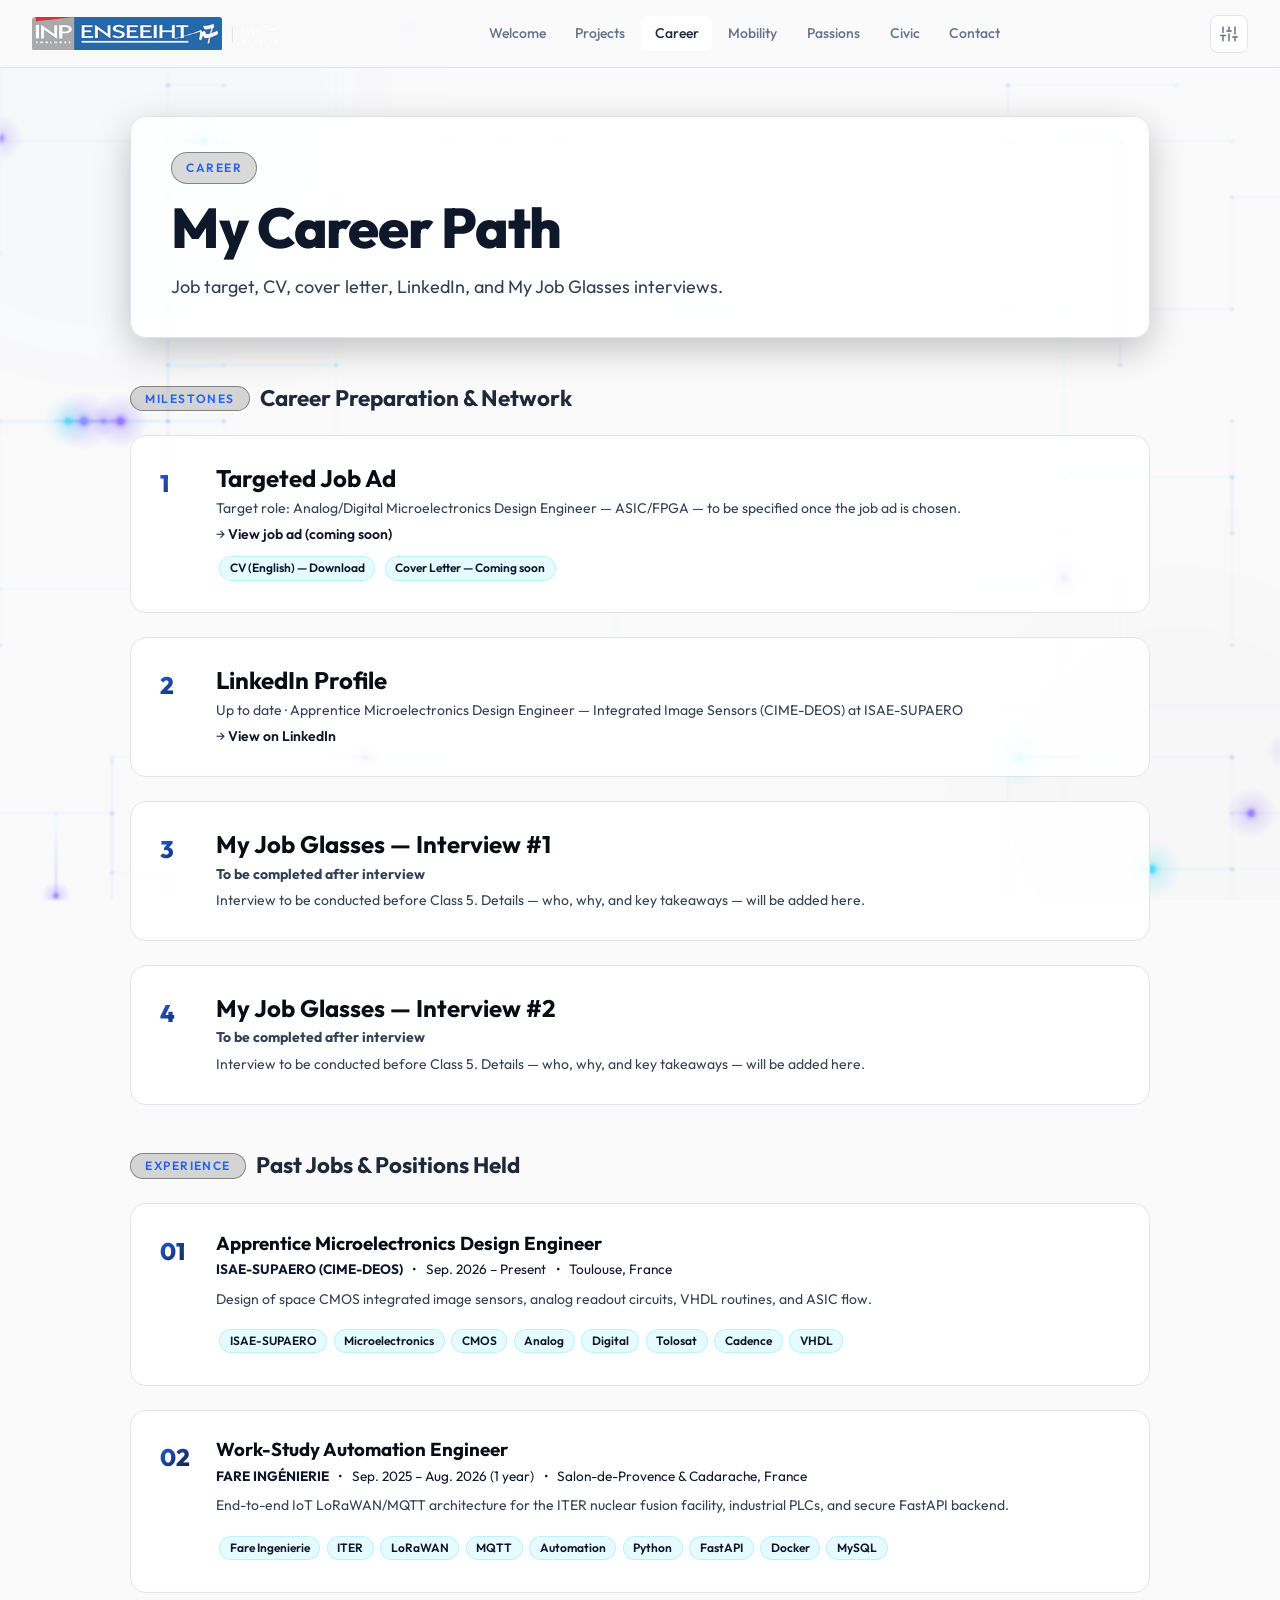
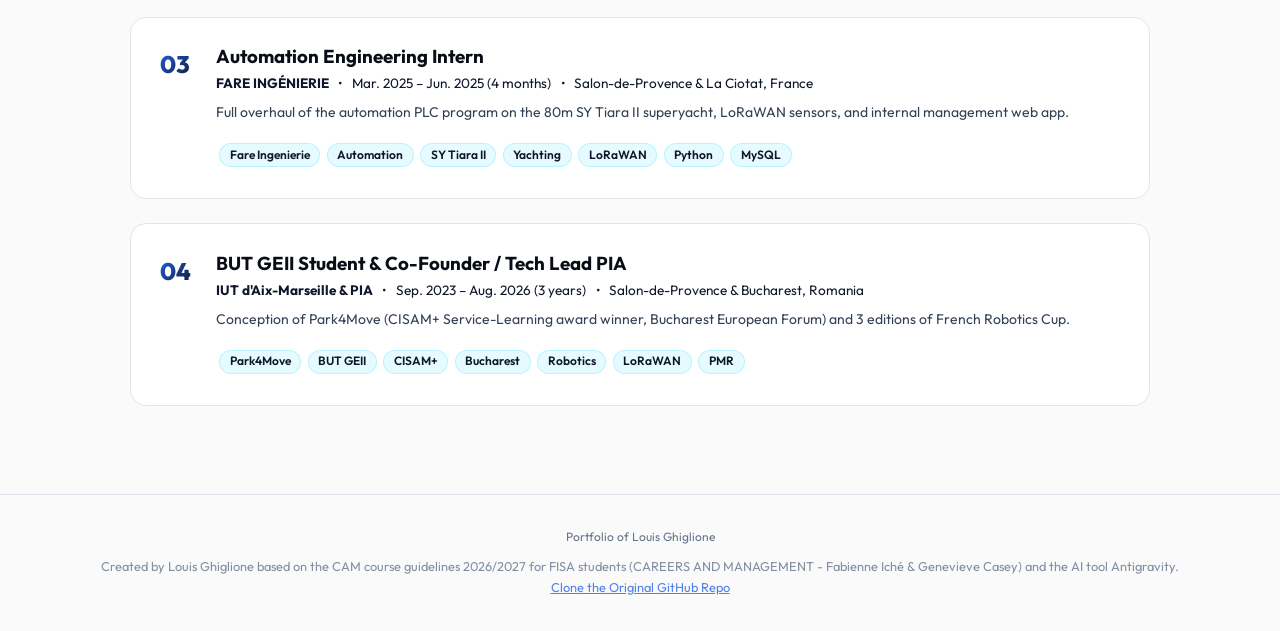
==== commit 5765ace8: "fix: restore 15h49 contact card grain, glare & parallax, prioritize career objectives, and unify mod" ====
--- a/career.html
+++ b/career.html
@@ -34,17 +34,8 @@
         <p class="section-desc"   data-i18n="career.desc"></p>
       </header>
 
+      <!-- Section 1: Objectives & Career Preparation (Evaluated first by professors) -->
       <section class="career-section">
-        <h2 class="section-subtitle" style="font-size: 1.4rem; font-weight: 700; margin-bottom: var(--space-lg); display: flex; align-items: center; gap: 0.6rem;">
-          <span class="section-tag" style="margin: 0;" data-i18n="career.jobs_tag"></span>
-          <span data-i18n="career.jobs_title"></span>
-        </h2>
-        <ol class="career-list career-jobs-list" role="list">
-          <!-- Dynamically rendered by renderer.js: past jobs, roles, related projects & mobilities -->
-        </ol>
-      </section>
-
-      <section class="career-section" style="margin-top: var(--space-2xl);">
         <h2 class="section-subtitle" style="font-size: 1.4rem; font-weight: 700; margin-bottom: var(--space-lg); display: flex; align-items: center; gap: 0.6rem;">
           <span class="section-tag" style="margin: 0;" data-i18n="career.milestones_tag"></span>
           <span data-i18n="career.milestones_title"></span>
@@ -94,6 +85,17 @@
         </ol>
       </section>
 
+      <!-- Section 2: Past Experiences & Jobs -->
+      <section class="career-section" style="margin-top: var(--space-2xl);">
+        <h2 class="section-subtitle" style="font-size: 1.4rem; font-weight: 700; margin-bottom: var(--space-lg); display: flex; align-items: center; gap: 0.6rem;">
+          <span class="section-tag" style="margin: 0;" data-i18n="career.jobs_tag"></span>
+          <span data-i18n="career.jobs_title"></span>
+        </h2>
+        <ol class="career-list career-jobs-list" role="list">
+          <!-- Dynamically rendered by renderer.js: past jobs, roles, related projects & mobilities -->
+        </ol>
+      </section>
+
     </div>
   </main>
 
--- a/css/components.css
+++ b/css/components.css
@@ -932,111 +932,75 @@
 }
 
 .contact-card-wrapper {
-  perspective: 750px;
-  max-width: 820px;
-  margin: 2.5rem auto;
-  transform-style: preserve-3d;
+  perspective: 1000px;
+  max-width: 800px;
+  margin: 2rem auto;
 }
 
 .contact-card {
   position: relative;
-  background: color-mix(in srgb, var(--card-bg-elevated, var(--color-surface)) 90%, transparent);
-  background-image:
-    radial-gradient(ellipse at 80% 0%, rgba(0, 212, 255, 0.14), transparent 55%),
-    radial-gradient(ellipse at 15% 100%, rgba(109, 74, 255, 0.16), transparent 55%);
-  border: 1px solid rgba(255, 255, 255, 0.18);
-  border-radius: 1.8rem;
-  padding: 3.2rem;
-  backdrop-filter: blur(20px) saturate(140%);
-  -webkit-backdrop-filter: blur(20px) saturate(140%);
-  box-shadow:
-    0 30px 70px rgba(0, 0, 0, 0.45),
-    0 0 45px rgba(109, 74, 255, 0.18),
-    inset 0 1px 1px rgba(255, 255, 255, 0.3);
+  background-color: rgba(255, 255, 255, 0.03);
+  background-image: url("data:image/svg+xml,%3Csvg viewBox='0 0 200 200' xmlns='http://www.w3.org/2000/svg'%3E%3Cfilter id='noiseFilter'%3E%3CfeTurbulence type='fractalNoise' baseFrequency='0.85' numOctaves='3' stitchTiles='stitch'/%3E%3C/filter%3E%3Crect width='100%25' height='100%25' filter='url(%23noiseFilter)' opacity='0.08'/%3E%3C/svg%3E");
+  border: 1px solid rgba(255, 255, 255, 0.1);
+  border-radius: 1.5rem;
+  padding: 3rem;
+  backdrop-filter: blur(12px);
+  -webkit-backdrop-filter: blur(12px);
+  box-shadow: 0 20px 40px rgba(0, 0, 0, 0.3);
   transform-style: preserve-3d;
-  transition: transform 0.12s cubic-bezier(0.2, 0, 0.2, 1), box-shadow 0.15s ease, border-color 0.2s ease;
+  transition: transform 0.1s ease;
   overflow: hidden;
   text-align: left;
-  will-change: transform;
-}
-
-/* Prismatic edge sheen */
-.contact-card::before {
-  content: "";
-  position: absolute;
-  inset: 0;
-  border-radius: inherit;
-  padding: 1.5px;
-  background: linear-gradient(135deg, rgba(255,255,255,0.45), rgba(0,212,255,0.4) 40%, rgba(109,74,255,0.3) 80%, rgba(255,255,255,0.15));
-  -webkit-mask: linear-gradient(#fff 0 0) content-box, linear-gradient(#fff 0 0);
-  -webkit-mask-composite: xor;
-  mask-composite: exclude;
-  pointer-events: none;
-  opacity: 0.7;
-  transition: opacity 0.3s;
-}
-
-.contact-card:hover::before {
-  opacity: 1;
 }
 
 .contact-card__glare {
   position: absolute;
-  inset: 0;
-  border-radius: inherit;
-  background: radial-gradient(circle at 50% 50%, rgba(255, 255, 255, 0.22) 0%, transparent 55%);
+  top: 0; left: 0; right: 0; bottom: 0;
+  background: radial-gradient(circle at 50% 50%, rgba(255, 255, 255, 0.15), transparent 60%);
   opacity: 0;
-  transition: opacity 0.25s ease;
+  transition: opacity 0.3s ease;
   pointer-events: none !important;
-  mix-blend-mode: screen;
+  mix-blend-mode: overlay;
   z-index: 5;
 }
 
 .contact-card__content {
-  transform: translateZ(50px);
+  transform: translateZ(40px);
   position: relative;
   z-index: 10;
   display: flex;
   flex-direction: row;
   align-items: center;
   gap: 3rem;
-  transform-style: preserve-3d;
 }
 
 .contact-card__avatar {
-  width: 170px;
-  height: 170px;
+  width: 160px;
+  height: 160px;
   border-radius: 50%;
   object-fit: cover;
-  border: 3px solid var(--color-accent2);
-  box-shadow: 0 16px 40px rgba(0, 0, 0, 0.65), 0 0 32px rgba(0, 212, 255, 0.45);
+  border: 2px solid var(--color-accent);
+  box-shadow: 0 0 20px rgba(0, 0, 0, 0.60);
   flex-shrink: 0;
-  transform: translateZ(80px);
-  transition: transform 0.2s ease, box-shadow 0.2s ease;
 }
 
 .contact-card__info {
   display: flex;
   flex-direction: column;
-  transform: translateZ(60px);
-  transform-style: preserve-3d;
 }
 
 .contact-card__name {
-  font-size: 2.3rem;
-  font-weight: 800;
-  letter-spacing: -0.02em;
+  font-size: 2.2rem;
+  font-weight: 600;
   margin-bottom: 0.5rem;
-  color: var(--font-title-auto, var(--color-text-title));
-  transform: translateZ(30px);
+  color: var(--color-text-title);
 }
 
 .contact-card__title {
-  font-size: 1.15rem;
-  color: var(--font-muted-auto, var(--color-text-body));
+  font-size: 1.1rem;
+  color: var(--color-text-body);
   margin-bottom: 1.5rem;
   line-height: 1.5;
-  transform: translateZ(20px);
 }
 
 .contact-card__links {
@@ -1044,42 +1008,39 @@
   flex-direction: column;
   gap: 1rem;
   align-items: flex-start;
-  transform: translateZ(40px);
   position: relative;
   z-index: 15;
 }
 
 .contact-card__link {
+  display: flex;
+  align-items: center;
+  gap: 0.75rem;
+  background: rgba(255, 255, 255, 0.05);
+  border: 1px solid rgba(255, 255, 255, 0.1);
+  padding: 0.75rem 1.5rem;
+  border-radius: 2rem;
+  color: var(--color-text);
+  text-decoration: none;
+  cursor: pointer !important;
+  pointer-events: auto !important;
+  user-select: auto;
   position: relative;
   z-index: 20;
-  display: flex;
-  align-items: center;
-  gap: 0.85rem;
-  background: rgba(255, 255, 255, 0.06);
-  border: 1px solid rgba(255, 255, 255, 0.14);
-  padding: 0.85rem 1.6rem;
-  border-radius: 2rem;
-  color: var(--font-color-auto, var(--color-text));
-  text-decoration: none;
-  cursor: pointer;
-  pointer-events: auto !important;
-  user-select: auto;
-  transition: transform 0.2s ease, background 0.2s ease, border-color 0.2s ease, box-shadow 0.2s ease;
+  transition: all 0.2s ease;
   width: 100%;
-  max-width: 340px;
-  backdrop-filter: blur(8px);
-  -webkit-backdrop-filter: blur(8px);
+  max-width: 320px;
 }
 
 .contact-card__link:hover {
-  background: rgba(255, 255, 255, 0.14);
-  border-color: var(--color-accent2);
-  transform: translateZ(25px) translateX(6px);
-  box-shadow: 0 10px 25px rgba(0, 0, 0, 0.4), 0 0 18px rgba(0, 212, 255, 0.35);
+  background: rgba(255, 255, 255, 0.1);
+  border-color: var(--color-accent);
+  transform: translateX(5px);
+  box-shadow: 0 4px 12px rgba(0, 0, 0, 0.30);
 }
 
 .contact-card__link svg {
-  color: var(--color-accent2);
+  color: var(--color-accent);
 }
 
 @media (max-width: 768px) {
